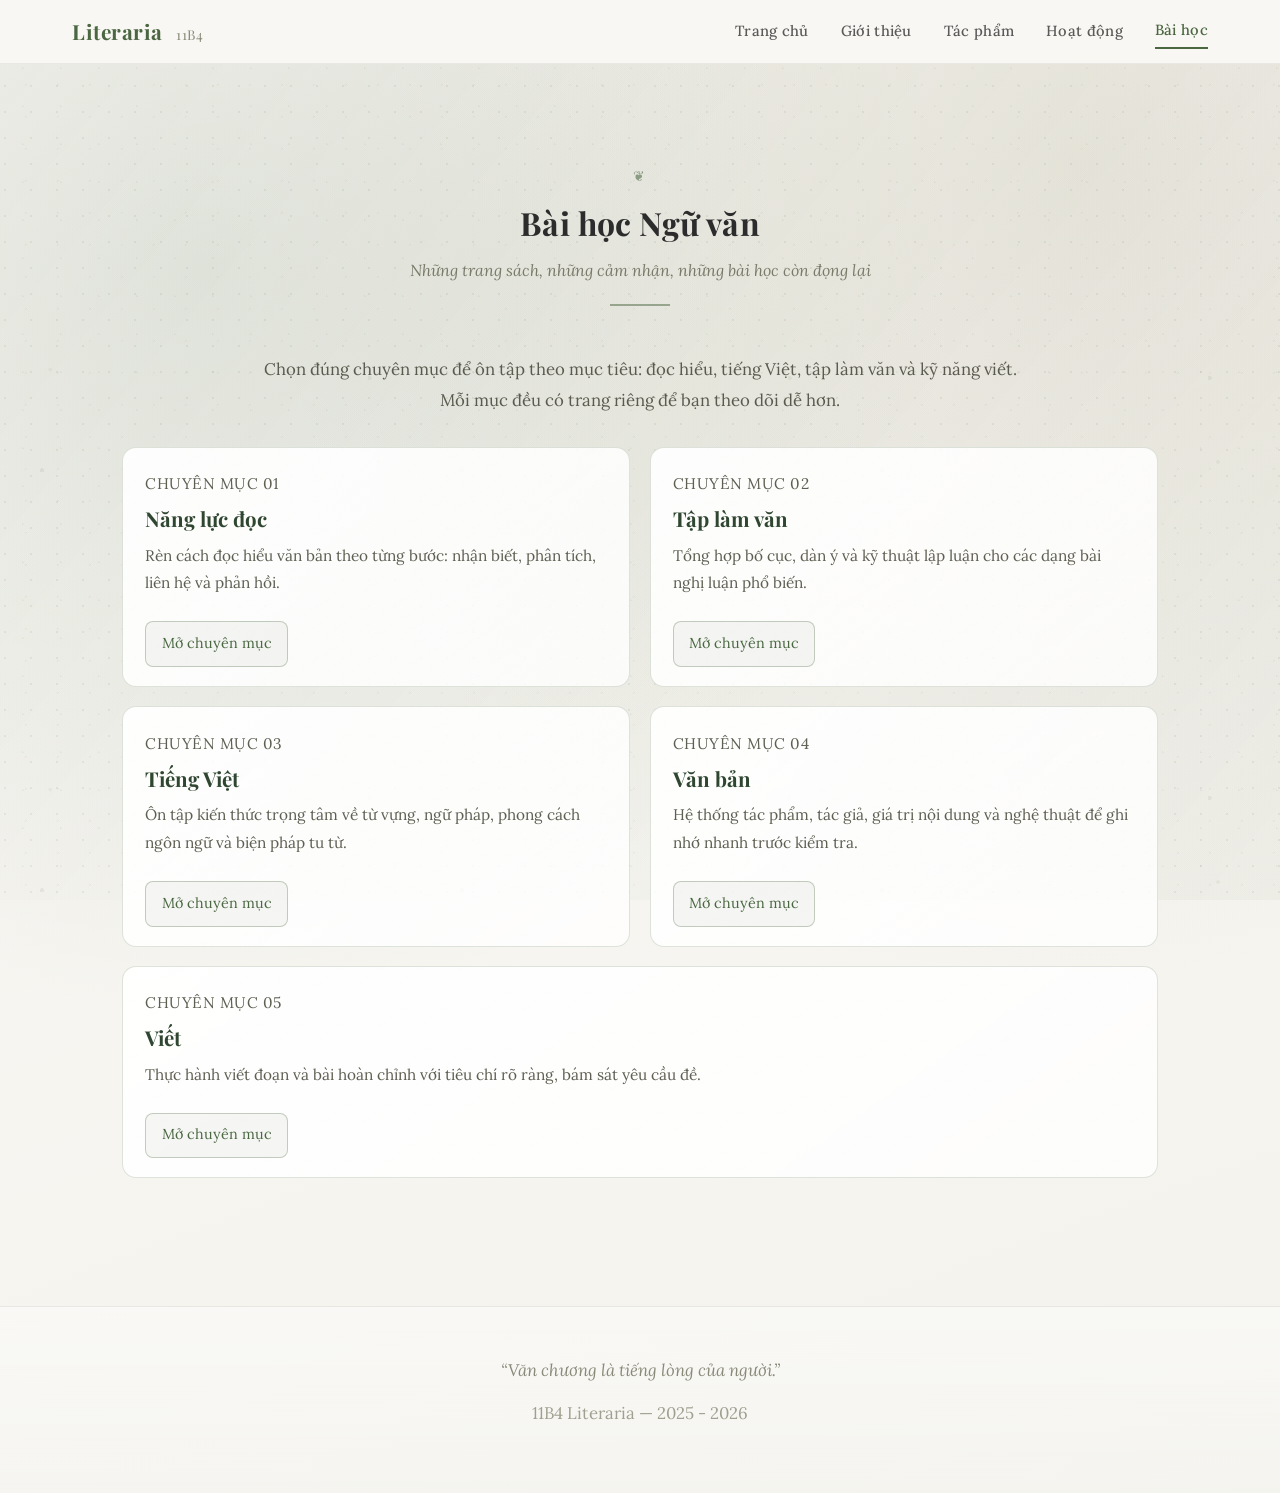
==== lessons/index.html @ 727f7a5c "up thử một số tác phẩm" ====
<!DOCTYPE html>
<html lang="vi">
<head>
  <meta charset="UTF-8">
  <meta name="viewport" content="width=device-width, initial-scale=1.0">
  <title>Bài học — 11B4 Literaria</title>
  <link rel="preconnect" href="https://fonts.googleapis.com">
  <link href="https://fonts.googleapis.com/css2?family=Lora:ital,wght@0,400;0,500;0,600;0,700;1,400;1,500&family=Playfair+Display:ital,wght@0,400;0,500;0,600;0,700;1,400;1,500&display=swap" rel="stylesheet">
  <link rel="stylesheet" href="../style.css">
  <style>
    body { opacity: 0; transition: opacity 0.6s ease; }
    body.page-loaded { opacity: 1; }
  </style>
</head>
<body>
  <nav class="navbar">
    <div class="navbar-inner">
      <a href="../index.html" class="navbar-logo">Literaria <span>11B4</span></a>
      <div class="menu-toggle">
        <span></span><span></span><span></span>
      </div>
      <div class="navbar-links">
        <a href="../index.html">Trang chủ</a>
        <a href="../about.html">Giới thiệu</a>
        <a href="../dreams.html">Tác phẩm</a>
        <a href="../activities.html">Hoạt động</a>
        <a href="./" class="active">Bài học</a>
      </div>
    </div>
  </nav>

  <main class="page-content">
    <div class="page-container">
      <section class="section">
        <div class="section-title fade-in">
          <h2>Bài học Ngữ văn</h2>
          <p>Những trang sách, những cảm nhận, những bài học còn đọng lại</p>
        </div>

        <p class="lessons-intro fade-in">
          Chọn đúng chuyên mục để ôn tập theo mục tiêu: đọc hiểu, tiếng Việt, tập làm văn và kỹ năng viết.
          Mỗi mục đều có trang riêng để bạn theo dõi dễ hơn.
        </p>

        <div class="lesson-category-grid">
          <a class="lesson-category-card fade-in" href="nang-luc-doc/">
            <p class="lesson-category-tag">Chuyên mục 01</p>
            <h3>Năng lực đọc</h3>
            <p>Rèn cách đọc hiểu văn bản theo từng bước: nhận biết, phân tích, liên hệ và phản hồi.</p>
            <span class="lesson-link">Mở chuyên mục</span>
          </a>

          <a class="lesson-category-card fade-in" href="tap-lam-van/">
            <p class="lesson-category-tag">Chuyên mục 02</p>
            <h3>Tập làm văn</h3>
            <p>Tổng hợp bố cục, dàn ý và kỹ thuật lập luận cho các dạng bài nghị luận phổ biến.</p>
            <span class="lesson-link">Mở chuyên mục</span>
          </a>

          <a class="lesson-category-card fade-in" href="tieng-viet/">
            <p class="lesson-category-tag">Chuyên mục 03</p>
            <h3>Tiếng Việt</h3>
            <p>Ôn tập kiến thức trọng tâm về từ vựng, ngữ pháp, phong cách ngôn ngữ và biện pháp tu từ.</p>
            <span class="lesson-link">Mở chuyên mục</span>
          </a>

          <a class="lesson-category-card fade-in" href="van-ban/">
            <p class="lesson-category-tag">Chuyên mục 04</p>
            <h3>Văn bản</h3>
            <p>Hệ thống tác phẩm, tác giả, giá trị nội dung và nghệ thuật để ghi nhớ nhanh trước kiểm tra.</p>
            <span class="lesson-link">Mở chuyên mục</span>
          </a>

          <a class="lesson-category-card fade-in" href="viet/">
            <p class="lesson-category-tag">Chuyên mục 05</p>
            <h3>Viết</h3>
            <p>Thực hành viết đoạn và bài hoàn chỉnh với tiêu chí rõ ràng, bám sát yêu cầu đề.</p>
            <span class="lesson-link">Mở chuyên mục</span>
          </a>
        </div>
      </section>
    </div>
  </main>

  <footer class="site-footer">
    <p class="footer-quote">“Văn chương là tiếng lòng của người.”</p>
    <p>11B4 Literaria &mdash; 2025 - 2026</p>
  </footer>

  <script src="../script.js"></script>
</body>
</html>
---- style.css ----
/* ============================================
   11B4 LITERARIA - WEBSITE VAN HOC HOC DUONG
   Shared Stylesheet
   ============================================ */

/* --- RESET & BASE --- */
*,
*::before,
*::after {
  margin: 0;
  padding: 0;
  box-sizing: border-box;
}

html {
  scroll-behavior: smooth;
  font-size: 16px;
}

body {
  font-family: 'Lora', 'Georgia', 'Times New Roman', serif;
  background-color: #faf8f4;
  background-image:
    radial-gradient(circle at 15% 18%, rgba(74, 103, 65, 0.11), transparent 42%),
    radial-gradient(circle at 85% 12%, rgba(180, 172, 140, 0.12), transparent 44%),
    repeating-linear-gradient(45deg, rgba(74, 103, 65, 0.03) 0 1px, transparent 1px 24px),
    repeating-linear-gradient(-45deg, rgba(140, 129, 92, 0.026) 0 1px, transparent 1px 26px);
  color: #3a3a3a;
  line-height: 1.8;
  min-height: 100vh;
  overflow-x: hidden;
  position: relative;
  isolation: isolate;
}

body > * {
  position: relative;
  z-index: 1;
}

body::before {
  content: '';
  position: fixed;
  inset: 0;
  background: linear-gradient(120deg, rgba(255, 255, 255, 0.28), rgba(255, 255, 255, 0));
  opacity: 0.55;
  pointer-events: none;
  z-index: 0;
  animation: ambientShift 18s ease-in-out infinite;
}

body::after {
  content: '';
  position: fixed;
  inset: 0;
  background-image:
    radial-gradient(circle at 10% 12%, rgba(74, 103, 65, 0.15) 0 2px, transparent 2px 100%),
    radial-gradient(circle at 90% 10%, rgba(140, 129, 92, 0.15) 0 2px, transparent 2px 100%),
    radial-gradient(circle at 12% 88%, rgba(140, 129, 92, 0.12) 0 2px, transparent 2px 100%),
    radial-gradient(circle at 88% 90%, rgba(74, 103, 65, 0.12) 0 2px, transparent 2px 100%),
    radial-gradient(circle at 20% 30%, rgba(74, 103, 65, 0.15) 1px, transparent 1px),
    radial-gradient(circle at 80% 65%, rgba(140, 129, 92, 0.12) 1px, transparent 1px),
    radial-gradient(circle at 60% 80%, rgba(74, 103, 65, 0.1) 1px, transparent 1px);
  background-size:
    420px 420px,
    420px 420px,
    420px 420px,
    420px 420px,
    26px 26px,
    32px 32px,
    38px 38px;
  opacity: 0.5;
  pointer-events: none;
  z-index: 0;
  animation: patternDrift 28s linear infinite;
}

@media (min-width: 1024px) {
  body {
    background-image:
      radial-gradient(circle at 16% 18%, rgba(74, 103, 65, 0.16), transparent 46%),
      radial-gradient(circle at 84% 11%, rgba(140, 129, 92, 0.16), transparent 48%),
      linear-gradient(160deg, rgba(255, 255, 255, 0.06), rgba(74, 103, 65, 0.04));
  }

  body::before {
    opacity: 0.64;
    background: linear-gradient(130deg, rgba(255, 255, 255, 0.2), rgba(74, 103, 65, 0.06));
  }

  body::after {
    opacity: 0.6;
  }
}

a {
  text-decoration: none;
  color: inherit;
}

img {
  max-width: 100%;
  display: block;
}

ul {
  list-style: none;
}

/* --- TYPOGRAPHY --- */
h1, h2, h3, h4 {
  font-family: 'Playfair Display', 'Georgia', serif;
  font-weight: 700;
  color: #2c2c2c;
  line-height: 1.3;
}

h1 { font-size: 2.6rem; }
h2 { font-size: 2rem; }
h3 { font-size: 1.4rem; }
h4 { font-size: 1.15rem; }

p {
  margin-bottom: 1rem;
  font-size: 1.05rem;
}

/* --- NAVBAR --- */
.navbar {
  position: fixed;
  top: 0;
  left: 0;
  width: 100%;
  z-index: 1000;
  background: rgba(250, 248, 244, 0.95);
  backdrop-filter: blur(8px);
  border-bottom: 1px solid rgba(0, 0, 0, 0.06);
  transition: box-shadow 0.35s ease, background 0.35s ease, border-color 0.35s ease;
}

.navbar.scrolled {
  box-shadow: 0 8px 28px rgba(0, 0, 0, 0.07);
  background: rgba(250, 248, 244, 0.98);
  border-bottom-color: rgba(74, 103, 65, 0.15);
}

.navbar-inner {
  max-width: 1200px;
  margin: 0 auto;
  display: flex;
  align-items: center;
  justify-content: space-between;
  padding: 0.8rem 2rem;
}

.navbar-logo {
  font-family: 'Playfair Display', serif;
  font-size: 1.3rem;
  font-weight: 700;
  color: #4a6741;
  letter-spacing: 0.5px;
  transition: transform 0.35s ease, text-shadow 0.35s ease;
}

.navbar-logo:hover {
  transform: translateY(-1px);
  text-shadow: 0 4px 14px rgba(74, 103, 65, 0.16);
}

.navbar-logo span {
  font-weight: 400;
  color: #8a8a7a;
  font-size: 0.85rem;
  margin-left: 0.5rem;
}

.navbar-links {
  display: flex;
  gap: 2rem;
  align-items: center;
}

.navbar-links a {
  display: inline-block;
  font-size: 0.92rem;
  font-weight: 500;
  color: #5a5a5a;
  position: relative;
  padding: 0.3rem 0;
  overflow: hidden;
  transition: color 0.3s ease, transform 0.3s ease;
  letter-spacing: 0.3px;
}

.navbar-links a::before {
  content: '';
  position: absolute;
  left: -8%;
  top: -25%;
  width: 40%;
  height: 150%;
  background: linear-gradient(90deg, transparent, rgba(255, 255, 255, 0.45), transparent);
  transform: skewX(-20deg) translateX(-180%);
  opacity: 0;
  pointer-events: none;
}

.navbar-links a::after {
  content: '';
  position: absolute;
  bottom: 0;
  left: 0;
  width: 0;
  height: 1.5px;
  background: #4a6741;
  transition: width 0.3s ease;
}

.navbar-links a:hover,
.navbar-links a.active {
  color: #4a6741;
  transform: translateY(-1px);
}

.navbar-links a:hover::after,
.navbar-links a.active::after {
  width: 100%;
}

.navbar-links a:hover::before {
  opacity: 1;
  animation: navSweep 0.6s ease;
}

.menu-toggle {
  display: none;
  flex-direction: column;
  gap: 5px;
  cursor: pointer;
  padding: 5px;
}

.menu-toggle span {
  width: 24px;
  height: 2px;
  background: #3a3a3a;
  transition: all 0.3s ease;
}

.menu-toggle.active span:nth-child(1) {
  transform: translateY(7px) rotate(45deg);
}

.menu-toggle.active span:nth-child(2) {
  opacity: 0;
}

.menu-toggle.active span:nth-child(3) {
  transform: translateY(-7px) rotate(-45deg);
}

/* --- MAIN CONTAINER --- */
.page-container {
  max-width: 1100px;
  margin: 0 auto;
  padding: 0 2rem;
}

.home-page .page-container {
  max-width: 1360px;
  padding: 0 2.8rem;
}

.page-content {
  padding-top: 100px;
  min-height: 100vh;
}

/* --- SECTION SPACING --- */
.section {
  padding: 4rem 0;
}

.section-title {
  text-align: center;
  margin-bottom: 3rem;
  position: relative;
}

.section-title h2 {
  margin-bottom: 0.8rem;
  letter-spacing: 0.4px;
}

.section-title p {
  color: #7a7a6a;
  font-style: italic;
  font-size: 1rem;
  max-width: 720px;
  margin-left: auto;
  margin-right: auto;
}

.section-title::before {
  content: '❦';
  display: block;
  font-size: 0.9rem;
  color: rgba(74, 103, 65, 0.58);
  margin-bottom: 0.75rem;
  letter-spacing: 2px;
  animation: ornamentBreathe 5s ease-in-out infinite;
}

.section-title::after {
  content: '';
  display: block;
  width: 60px;
  height: 2px;
  background: #4a6741;
  margin: 1.2rem auto 0;
  opacity: 0.5;
  transition: width 0.5s ease, opacity 0.5s ease;
}

.section-title:hover::after {
  width: 84px;
  opacity: 0.75;
}

.home-feature-card,
.dream-plot,
.timeline-content,
.lesson-entry,
.lesson-not-found {
  background: linear-gradient(145deg, rgba(255, 255, 255, 0.92), rgba(255, 255, 255, 0.8));
  border: 1px solid rgba(74, 103, 65, 0.15);
  backdrop-filter: blur(3px);
}


/* --- FADE-IN ANIMATION --- */
.fade-in {
  opacity: 0;
  transform: translateY(32px);
  transition: opacity 0.85s cubic-bezier(.2,.62,.2,1), transform 0.85s cubic-bezier(.2,.62,.2,1);
}

.fade-in.visible {
  opacity: 1;
  transform: translateY(0);
}

.fade-in-delay-1 { transition-delay: 0.15s; }
.fade-in-delay-2 { transition-delay: 0.3s; }
.fade-in-delay-3 { transition-delay: 0.45s; }
.fade-in-delay-4 { transition-delay: 0.6s; }
.fade-in-delay-5 { transition-delay: 0.75s; }

/* --- HOME PAGE --- */
.home-hero {
  position: relative;
  display: flex;
  flex-direction: column;
  align-items: center;
  justify-content: center;
  min-height: calc(100vh - 110px);
  text-align: center;
  padding: 3.4rem 2rem;
  overflow: hidden;
  isolation: isolate;
}

.home-hero::before {
  content: '';
  position: absolute;
  inset: 5% 10% auto;
  height: 320px;
  background: radial-gradient(circle at 50% 40%, rgba(74, 103, 65, 0.14), rgba(74, 103, 65, 0));
  filter: blur(2px);
  z-index: -2;
  animation: homeGlow 7s ease-in-out infinite;
}

.home-hero::after {
  content: '';
  position: absolute;
  inset: 0;
  background-image: linear-gradient(rgba(122, 122, 106, 0.04) 1px, transparent 1px);
  background-size: 100% 34px;
  z-index: -1;
  opacity: 0.32;
  pointer-events: none;
  animation: gridDrift 16s linear infinite;
}

.quote {
  max-width: 860px;
  font-family: 'Playfair Display', serif;
  font-size: clamp(1.35rem, 3.3vw, 2.25rem);
  line-height: 1.45;
  color: #314133;
  font-style: italic;
  text-shadow: 0 6px 20px rgba(74, 103, 65, 0.08);
}

.typing-quote {
  width: min(860px, 100%);
  min-height: 5.6em;
  display: block;
  line-height: 1.5;
  text-wrap: pretty;
}

.quote-typing-active::after {
  content: '';
  display: inline-block;
  width: 2px;
  height: 0.9em;
  margin-left: 0.25rem;
  vertical-align: -0.08em;
  background: rgba(74, 103, 65, 0.7);
  animation: caretBlink 0.85s steps(1, end) infinite;
}

.quote-author {
  margin-top: 0.55rem;
  color: #7d7d6f;
  letter-spacing: 0.8px;
  font-size: 0.92rem;
}

.mobile-quote-icon {
  display: none;
}

.divider {
  width: min(480px, 78%);
  height: 1px;
  background: linear-gradient(to right, transparent, rgba(74, 103, 65, 0.45), transparent);
  margin: 1.35rem 0;
  animation: dividerGlow 3.8s ease-in-out infinite;
}

.intro-title {
  font-family: 'Playfair Display', serif;
  font-size: clamp(2rem, 6vw, 3.25rem);
  color: #2e2e2e;
  margin-bottom: 0.95rem;
}

.intro-text {
  max-width: 760px;
  font-size: 1.05rem;
  line-height: 1.95;
  color: #565648;
}

.home-badges {
  display: flex;
  flex-wrap: wrap;
  gap: 0.6rem;
  justify-content: center;
  margin: 1.25rem 0 1.1rem;
}

.home-glance-grid {
  width: 100%;
  display: grid;
  grid-template-columns: repeat(3, minmax(0, 1fr));
  gap: 0.85rem;
  margin: 0 0 1rem;
}

.home-glance-card {
  border-radius: 12px;
  border: 1px solid rgba(74, 103, 65, 0.16);
  background: rgba(255, 255, 255, 0.78);
  padding: 0.85rem 0.9rem;
  text-align: left;
  transition: transform 0.3s ease, box-shadow 0.3s ease;
}

.home-glance-card:hover {
  transform: translateY(-4px);
  box-shadow: 0 10px 22px rgba(0, 0, 0, 0.07);
}

.home-glance-card h4 {
  display: flex;
  align-items: center;
  gap: 0.45rem;
  margin-bottom: 0.35rem;
  font-size: 0.95rem;
  color: #3f5d3c;
}

.home-glance-card h4 i {
  color: #4a6741;
}

.home-glance-card p {
  margin-bottom: 0;
  font-size: 0.86rem;
  line-height: 1.65;
  color: #666658;
}

.home-badge {
  padding: 0.35rem 0.75rem;
  border-radius: 999px;
  border: 1px solid rgba(74, 103, 65, 0.24);
  color: #5d6f58;
  background: rgba(255, 255, 255, 0.7);
  font-size: 0.82rem;
  animation: badgeFloat 5.2s ease-in-out infinite;
}

.home-badge:nth-child(2) {
  animation-delay: 0.6s;
}

.home-badge:nth-child(3) {
  animation-delay: 1.2s;
}

.home-feature-grid {
  width: 100%;
  display: grid;
  grid-template-columns: repeat(3, minmax(0, 1fr));
  gap: 1rem;
  margin: 1.3rem 0 1.15rem;
}

.home-feature-card {
  background: rgba(255, 255, 255, 0.82);
  border-radius: 12px;
  border: 1px solid rgba(74, 103, 65, 0.13);
  padding: 1rem 1rem 1.1rem;
  text-align: left;
  transition: transform 0.35s ease, box-shadow 0.35s ease, border-color 0.35s ease;
}

.home-feature-card:hover {
  transform: translateY(-5px);
  box-shadow: 0 12px 28px rgba(0, 0, 0, 0.08);
  border-color: rgba(74, 103, 65, 0.24);
}

.home-feature-card h3 {
  display: flex;
  align-items: center;
  gap: 0.4rem;
  font-size: 1.05rem;
  color: #3d5a3a;
  margin-bottom: 0.4rem;
}

.home-feature-card h3 i {
  color: #4a6741;
  font-size: 0.98rem;
}

.home-feature-card p {
  margin-bottom: 0;
  color: #666655;
  font-size: 0.92rem;
  line-height: 1.75;
}

.home-actions {
  display: flex;
  flex-wrap: wrap;
  justify-content: center;
  gap: 0.7rem;
  margin-top: 0.25rem;
}

.home-actions a {
  display: inline-flex;
  align-items: center;
  justify-content: center;
  gap: 0.45rem;
  padding: 0.62rem 1rem;
  border-radius: 10px;
  border: 1px solid rgba(74, 103, 65, 0.28);
  background: rgba(74, 103, 65, 0.06);
  color: #4a6741;
  font-size: 0.9rem;
  font-weight: 600;
  transform: translateY(0) translateZ(0);
  backface-visibility: hidden;
  will-change: transform, box-shadow;
  transition: transform 0.34s cubic-bezier(.22,.61,.36,1), background 0.34s ease, box-shadow 0.34s ease, border-color 0.34s ease;
}

.home-actions a::after {
  content: '↗';
  font-size: 0.92rem;
  line-height: 1;
  transition: transform 0.3s cubic-bezier(.22,.61,.36,1);
}

.home-actions a:first-child {
  background: rgba(74, 103, 65, 0.14);
}

.home-actions a:hover {
  transform: translateY(-2px);
  background: rgba(74, 103, 65, 0.1);
  box-shadow: 0 6px 14px rgba(74, 103, 65, 0.13);
  border-color: rgba(74, 103, 65, 0.38);
}

.home-actions a:hover::after {
  transform: translate(2px, -2px);
}

.home-actions a:focus-visible,
.home-actions a:active,
.home-actions a.touch-hover {
  transform: translateY(-2px);
  background: rgba(74, 103, 65, 0.1);
  box-shadow: 0 6px 14px rgba(74, 103, 65, 0.13);
  border-color: rgba(74, 103, 65, 0.38);
}

.home-actions a:focus-visible::after,
.home-actions a:active::after,
.home-actions a.touch-hover::after {
  transform: translate(2px, -2px);
}

.home-kicker {
  font-size: 0.84rem;
  letter-spacing: 1.6px;
  text-transform: uppercase;
  color: #5d7854;
  margin-bottom: 1.2rem;
}

.home-title {
  font-family: 'Playfair Display', serif;
  font-size: clamp(2rem, 5.2vw, 3.2rem);
  color: #2c2c2c;
  max-width: 900px;
  line-height: 1.28;
  margin-bottom: 1.1rem;
}

.home-lead {
  font-size: 1.06rem;
  color: #555548;
  max-width: 740px;
  line-height: 1.9;
  margin-bottom: 1.5rem;
}

.home-line {
  max-width: 760px;
  font-size: 1.14rem;
  color: #4f6550;
  font-style: italic;
  line-height: 1.8;
  padding: 1.2rem 1.3rem;
  border-top: 1px solid rgba(74, 103, 65, 0.2);
  border-bottom: 1px solid rgba(74, 103, 65, 0.2);
  margin-bottom: 1.4rem;
}

.home-line span {
  display: block;
  margin-top: 0.55rem;
  font-style: normal;
  font-size: 0.9rem;
  color: #7b7b6c;
}

.home-quick {
  display: flex;
  flex-wrap: wrap;
  gap: 0.7rem;
  justify-content: center;
  margin-bottom: 1.2rem;
}

.home-quick a {
  display: inline-block;
  padding: 0.6rem 0.95rem;
  border-radius: 8px;
  border: 1px solid rgba(74, 103, 65, 0.28);
  color: #4a6741;
  background: rgba(74, 103, 65, 0.04);
  font-size: 0.9rem;
  transition: transform 0.25s ease, background 0.25s ease;
}

.home-quick a:first-child {
  background: rgba(74, 103, 65, 0.12);
}

.home-quick a:hover {
  transform: translateY(-2px);
  background: rgba(74, 103, 65, 0.11);
}

.home-points {
  list-style: none;
  margin-top: 0.2rem;
  display: flex;
  gap: 0.65rem;
  flex-wrap: wrap;
  justify-content: center;
}

.home-points li {
  padding: 0.34rem 0.78rem;
  border-radius: 999px;
  background: rgba(255, 255, 255, 0.8);
  border: 1px solid rgba(74, 103, 65, 0.2);
  color: #667061;
  font-size: 0.83rem;
}

.home-hero .scroll-hint {
  margin-top: 2.2rem;
  font-size: 0.85rem;
  color: #b0b0a0;
  letter-spacing: 1px;
  animation: gentleBounce 2.5s ease-in-out infinite;
}

.home-focus-strip {
  width: 100%;
  display: flex;
  justify-content: center;
  flex-wrap: wrap;
  gap: 1.25rem;
  margin: 1.4rem 0 0.3rem;
}

.home-focus-strip li {
  display: inline-flex;
  align-items: center;
  gap: 0.45rem;
  color: #5d6f58;
  font-size: 0.9rem;
}

.home-focus-strip li i {
  color: #4a6741;
}

.home-wide {
  padding: 4.8rem 0;
}

.home-wide-inner {
  width: min(1280px, 100%);
  margin: 0 auto;
}

.home-split {
  display: grid;
  grid-template-columns: 1.15fr 1fr;
  align-items: end;
  gap: 2.4rem;
}

.home-eyebrow {
  font-size: 0.8rem;
  text-transform: uppercase;
  letter-spacing: 1.2px;
  color: #688162;
  margin-bottom: 0.55rem;
}

.home-split h2 {
  font-size: clamp(1.55rem, 3.2vw, 2.45rem);
  line-height: 1.35;
  color: #2f4030;
}

.home-split p {
  color: #5d5d50;
  font-size: 1.02rem;
  line-height: 1.95;
  margin-bottom: 0;
}

.home-journey-list {
  display: flex;
  flex-direction: column;
  gap: 1.1rem;
}

.home-journey-item {
  display: grid;
  grid-template-columns: 68px 1fr;
  align-items: start;
  gap: 1.1rem;
  padding: 1.1rem 0.95rem;
  border-top: 1px solid rgba(74, 103, 65, 0.14);
}

.home-journey-link {
  position: relative;
  border-radius: 12px;
  transform: translateY(0) translateZ(0);
  backface-visibility: hidden;
  will-change: transform, box-shadow;
  transition: transform 0.34s cubic-bezier(.22,.61,.36,1), background 0.34s ease, border-color 0.34s ease, box-shadow 0.34s ease;
}

.home-journey-link::after {
  content: '↗';
  position: absolute;
  right: 1rem;
  top: 0.78rem;
  font-size: 0.88rem;
  line-height: 1;
  color: #5b7455;
  opacity: 0.78;
  transform: translateY(0);
  transition: transform 0.3s cubic-bezier(.22,.61,.36,1);
}

.home-journey-link:hover {
  transform: translateY(-2px);
  background: linear-gradient(135deg, rgba(255, 255, 255, 0.92), rgba(74, 103, 65, 0.06));
  border-top-color: rgba(74, 103, 65, 0.28);
  box-shadow: 0 7px 16px rgba(74, 103, 65, 0.11);
}

.home-journey-link:hover::after {
  transform: translate(2px, -2px);
}

.home-journey-link:focus-visible,
.home-journey-link:active,
.home-journey-link.touch-hover {
  transform: translateY(-2px);
  background: linear-gradient(135deg, rgba(255, 255, 255, 0.92), rgba(74, 103, 65, 0.06));
  border-top-color: rgba(74, 103, 65, 0.28);
  box-shadow: 0 7px 16px rgba(74, 103, 65, 0.11);
}

.home-journey-link:focus-visible::after,
.home-journey-link:active::after,
.home-journey-link.touch-hover::after {
  transform: translate(2px, -2px);
}

.home-journey-item:last-child {
  border-bottom: 1px solid rgba(74, 103, 65, 0.14);
}

.home-journey-item > span {
  font-family: 'Playfair Display', serif;
  font-size: 1.7rem;
  color: #4a6741;
  line-height: 1;
}

.home-journey-item h3 {
  margin-bottom: 0.35rem;
  color: #364e35;
  font-size: 1.18rem;
}

.home-journey-item p {
  margin-bottom: 0;
  color: #636356;
  line-height: 1.85;
}

.home-link-rail {
  display: grid;
  grid-template-columns: repeat(3, minmax(0, 1fr));
  gap: 1.1rem;
}

.home-rail-link {
  position: relative;
  display: grid;
  grid-template-columns: 38px 1fr;
  gap: 0.8rem;
  align-items: start;
  padding: 1rem 1.05rem;
  border: 1px solid rgba(74, 103, 65, 0.18);
  border-radius: 14px;
  background: linear-gradient(145deg, rgba(255, 255, 255, 0.82), rgba(255, 255, 255, 0.55));
  transform: translateY(0) translateZ(0);
  backface-visibility: hidden;
  will-change: transform, box-shadow;
  transition: transform 0.34s cubic-bezier(.22,.61,.36,1), border-color 0.34s ease, background 0.34s ease, box-shadow 0.34s ease;
}

.home-rail-link:hover {
  transform: translateY(-2px);
  border-color: rgba(74, 103, 65, 0.34);
  background: linear-gradient(145deg, rgba(255, 255, 255, 0.95), rgba(74, 103, 65, 0.08));
  box-shadow: 0 8px 18px rgba(74, 103, 65, 0.13);
}

.home-rail-link::after {
  content: '↗';
  position: absolute;
  right: 1rem;
  top: 0.8rem;
  color: #4a6741;
  font-size: 0.92rem;
  opacity: 0.85;
  transition: transform 0.3s cubic-bezier(.22,.61,.36,1);
}

.home-rail-link:hover::after {
  transform: translate(2px, -2px);
}

.home-rail-link:focus-visible,
.home-rail-link:active,
.home-rail-link.touch-hover {
  transform: translateY(-2px);
  border-color: rgba(74, 103, 65, 0.34);
  background: linear-gradient(145deg, rgba(255, 255, 255, 0.95), rgba(74, 103, 65, 0.08));
  box-shadow: 0 8px 18px rgba(74, 103, 65, 0.13);
}

.home-rail-link:focus-visible::after,
.home-rail-link:active::after,
.home-rail-link.touch-hover::after {
  transform: translate(2px, -2px);
}

.home-rail-link i {
  color: #4a6741;
  font-size: 1.05rem;
  margin-top: 0.2rem;
}

.home-rail-link h3 {
  margin-bottom: 0.28rem;
  font-size: 1.08rem;
  color: #364f35;
}

.home-rail-link p {
  margin-bottom: 0;
  color: #666659;
  font-size: 0.93rem;
}

.reveal-lift {
  opacity: 0;
  transform: translateY(30px);
  transition: opacity 0.95s cubic-bezier(.19,.65,.22,1), transform 0.95s cubic-bezier(.19,.65,.22,1);
}

.reveal-lift.visible {
  opacity: 1;
  transform: translateY(0);
}

@keyframes homeGlow {
  0%, 100% { opacity: 0.75; transform: scale(1); }
  50% { opacity: 1; transform: scale(1.03); }
}

@keyframes gentleBounce {
  0%, 100% { transform: translateY(0); }
  50% { transform: translateY(6px); }
}

/* --- ABOUT PAGE --- */
.about-intro {
  text-align: center;
  max-width: 700px;
  margin: 0 auto 3rem;
}

.about-block {
  display: grid;
  grid-template-columns: 1fr 1fr;
  gap: 3rem;
  align-items: center;
  margin-bottom: 4rem;
}

.about-block.reverse {
  direction: rtl;
}

.about-block.reverse > * {
  direction: ltr;
}

.about-text h3 {
  margin-bottom: 1rem;
  color: #4a6741;
}

.about-text p {
  color: #5a5a5a;
  line-height: 1.9;
}

.about-image {
  position: relative;
  border-radius: 12px;
  overflow: hidden;
  aspect-ratio: 4 / 3;
  background: #e8e6df;
  transition: transform 0.45s ease, box-shadow 0.45s ease;
}

.about-image::after {
  content: '';
  position: absolute;
  inset: 0;
  background: linear-gradient(120deg, transparent 30%, rgba(255, 255, 255, 0.4), transparent 70%);
  transform: translateX(-140%);
  opacity: 0;
  pointer-events: none;
}

.about-image img {
  width: 100%;
  height: 100%;
  object-fit: cover;
  filter: brightness(0.95) saturate(0.9);
  transition: transform 0.55s ease, filter 0.55s ease;
}

.about-block:hover .about-image {
  transform: translateY(-4px);
  box-shadow: 0 12px 30px rgba(0, 0, 0, 0.09);
}

.about-block:hover .about-image::after {
  opacity: 1;
  animation: imageSweep 0.9s ease;
}

.about-block:hover .about-image img {
  transform: scale(1.03);
  filter: brightness(0.98) saturate(0.95);
}

.about-image .placeholder {
  display: flex;
  align-items: center;
  justify-content: center;
  width: 100%;
  height: 100%;
  color: #b0b0a0;
  font-style: italic;
  font-size: 0.9rem;
}

/* --- DREAMS PAGE --- */
.dreams-intro {
  text-align: center;
  max-width: 650px;
  margin: 0 auto 3rem;
  color: #6a6a5a;
  font-style: italic;
}

.dreams-land {
  display: flex;
  flex-direction: column;
  gap: 2rem;
}

.dream-plot {
  display: grid;
  grid-template-columns: 1.15fr 1fr;
  gap: 1.3rem;
  background: #fff;
  border-radius: 14px;
  padding: 1.1rem;
  border: 1px solid rgba(74, 103, 65, 0.15);
  box-shadow: 0 4px 20px rgba(0, 0, 0, 0.05);
  cursor: pointer;
  transition: transform 0.35s ease, box-shadow 0.35s ease;
  position: relative;
  overflow: hidden;
}

.dream-plot::before {
  content: '';
  position: absolute;
  inset: 0;
  border-radius: inherit;
  background: linear-gradient(120deg, rgba(74, 103, 65, 0), rgba(74, 103, 65, 0.07), rgba(74, 103, 65, 0));
  opacity: 0;
  transition: opacity 0.35s ease;
  pointer-events: none;
}

.dream-plot:nth-child(even) {
  grid-template-columns: 1fr 1.15fr;
}

.dream-plot:nth-child(even) .dream-plot-media {
  order: 2;
}

.dream-plot:nth-child(even) .dream-plot-content {
  order: 1;
}

.dream-plot:hover {
  transform: translateY(-6px);
  box-shadow: 0 12px 32px rgba(0, 0, 0, 0.09);
}

.dream-plot:hover::before {
  opacity: 1;
}

.dream-plot-media {
  position: relative;
  border-radius: 10px;
  overflow: hidden;
  aspect-ratio: 16 / 10;
  background: #e8e6df;
}

.dream-plot-media img,
.dream-plot-media video {
  width: 100%;
  height: 100%;
  object-fit: cover;
  transition: transform 0.6s ease;
}

.dream-plot:hover .dream-plot-media img,
.dream-plot:hover .dream-plot-media video {
  transform: scale(1.04);
}

.dream-plot-media .placeholder {
  display: flex;
  align-items: center;
  justify-content: center;
  width: 100%;
  height: 100%;
  color: #b0b0a0;
  font-style: italic;
  font-size: 0.9rem;
}

.dream-plot .play-icon {
  position: absolute;
  top: 50%;
  left: 50%;
  transform: translate(-50%, -50%);
  width: 48px;
  height: 48px;
  background: rgba(255, 255, 255, 0.85);
  border-radius: 50%;
  display: flex;
  align-items: center;
  justify-content: center;
  transition: transform 0.3s ease, background 0.3s ease;
}

.dream-plot:hover .play-icon {
  transform: translate(-50%, -50%) scale(1.05);
  background: rgba(255, 255, 255, 0.95);
}

.dream-plot .play-icon::after {
  content: '';
  width: 0;
  height: 0;
  border-left: 14px solid #4a6741;
  border-top: 9px solid transparent;
  border-bottom: 9px solid transparent;
  margin-left: 3px;
}

.dream-plot-content {
  display: flex;
  flex-direction: column;
  justify-content: center;
  padding: 0.2rem 0.2rem 0.2rem 0.4rem;
}

.dream-plot-tag {
  margin: 0 0 0.45rem;
  font-size: 0.78rem;
  letter-spacing: 0.8px;
  text-transform: uppercase;
  color: #5f7a56;
}

.dream-plot-content h3 {
  margin-bottom: 0.4rem;
  font-size: 1.35rem;
}

.dream-plot-author {
  margin-bottom: 0.7rem;
  font-size: 0.9rem;
  color: #8a8a7a;
}

.dream-plot-content p {
  margin-bottom: 0.9rem;
  color: #606050;
  line-height: 1.8;
}

.dream-plot-btn {
  width: fit-content;
  border: 1px solid rgba(74, 103, 65, 0.32);
  background: rgba(74, 103, 65, 0.05);
  color: #4a6741;
  padding: 0.5rem 0.9rem;
  border-radius: 8px;
  font-family: inherit;
  font-size: 0.9rem;
  cursor: pointer;
  transition: transform 0.25s ease, background 0.25s ease, box-shadow 0.25s ease;
}

.dream-plot-btn:hover {
  transform: translateY(-2px);
  background: rgba(74, 103, 65, 0.11);
  box-shadow: 0 8px 16px rgba(74, 103, 65, 0.14);
}

.gallery-grid {
  display: grid;
  grid-template-columns: repeat(auto-fill, minmax(300px, 1fr));
  gap: 2rem;
}

.gallery-card {
  background: #fff;
  border-radius: 12px;
  overflow: hidden;
  box-shadow: 0 2px 15px rgba(0, 0, 0, 0.04);
  transition: transform 0.4s ease, box-shadow 0.4s ease;
  cursor: pointer;
  position: relative;
}

.gallery-card:hover {
  transform: translateY(-6px);
  box-shadow: 0 8px 30px rgba(0, 0, 0, 0.08);
}

.gallery-card .card-media {
  position: relative;
  aspect-ratio: 16 / 10;
  background: #e8e6df;
  overflow: hidden;
}

.gallery-card .card-media img,
.gallery-card .card-media video {
  width: 100%;
  height: 100%;
  object-fit: cover;
}

.gallery-card .card-media .play-icon {
  position: absolute;
  top: 50%;
  left: 50%;
  transform: translate(-50%, -50%);
  width: 48px;
  height: 48px;
  background: rgba(255, 255, 255, 0.85);
  border-radius: 50%;
  display: flex;
  align-items: center;
  justify-content: center;
}

.gallery-card .card-media .play-icon::after {
  content: '';
  width: 0;
  height: 0;
  border-left: 14px solid #4a6741;
  border-top: 9px solid transparent;
  border-bottom: 9px solid transparent;
  margin-left: 3px;
}

.gallery-card .card-media .placeholder {
  display: flex;
  align-items: center;
  justify-content: center;
  width: 100%;
  height: 100%;
  color: #b0b0a0;
  font-style: italic;
  font-size: 0.9rem;
}

.gallery-card .card-body {
  padding: 1.2rem 1.4rem;
}

.gallery-card .card-body h4 {
  margin-bottom: 0.3rem;
  color: #2c2c2c;
}

.gallery-card .card-body .card-author {
  font-size: 0.88rem;
  color: #8a8a7a;
  margin-bottom: 0.6rem;
}

.gallery-card .card-body .card-desc {
  font-size: 0.92rem;
  color: #6a6a5a;
  line-height: 1.7;
  max-height: 0;
  overflow: hidden;
  transition: max-height 0.4s ease, opacity 0.4s ease;
  opacity: 0;
}

.gallery-card:hover .card-body .card-desc {
  max-height: 120px;
  opacity: 1;
}

/* --- MODAL --- */
.modal-overlay {
  display: none;
  position: fixed;
  top: 0;
  left: 0;
  width: 100%;
  height: 100%;
  background: rgba(0, 0, 0, 0.8);
  z-index: 2000;
  align-items: center;
  justify-content: center;
  opacity: 0;
  transition: opacity 0.35s ease;
  backdrop-filter: blur(1px);
}

.modal-overlay.active {
  display: flex;
  opacity: 1;
  backdrop-filter: blur(3px);
}

.modal-content {
  max-width: 900px;
  max-height: 85vh;
  width: 90%;
  background: #fff;
  border-radius: 12px;
  overflow: hidden;
  position: relative;
  animation: modalIn 0.38s ease;
}

@keyframes modalIn {
  from { transform: translateY(14px) scale(0.96); opacity: 0; }
  to { transform: translateY(0) scale(1); opacity: 1; }
}

.modal-content img,
.modal-content video {
  width: 100%;
  max-height: 70vh;
  object-fit: contain;
  background: #1a1a1a;
}

.modal-info {
  padding: 1.5rem 2rem;
}

.modal-info h3 {
  margin-bottom: 0.3rem;
}

.modal-info .modal-author {
  color: #8a8a7a;
  font-size: 0.9rem;
  margin-bottom: 0.8rem;
}

.modal-info .modal-desc {
  color: #5a5a5a;
  font-size: 0.95rem;
  line-height: 1.8;
}

.modal-close {
  position: absolute;
  top: 1rem;
  right: 1rem;
  width: 36px;
  height: 36px;
  background: rgba(255, 255, 255, 0.9);
  border: none;
  border-radius: 50%;
  cursor: pointer;
  font-size: 1.2rem;
  display: flex;
  align-items: center;
  justify-content: center;
  color: #3a3a3a;
  z-index: 10;
  transition: background 0.25s, transform 0.25s;
}

.modal-close:hover {
  background: #fff;
  transform: rotate(90deg);
}

/* --- ACTIVITIES PAGE - TIMELINE --- */
.timeline {
  position: relative;
  padding: 2rem 0;
}

.timeline::before {
  content: '';
  position: absolute;
  left: 50%;
  top: 0;
  bottom: 0;
  width: 2px;
  background: linear-gradient(to bottom, rgba(74, 103, 65, 0.2), #d5d3c8 30%, #d5d3c8 70%, rgba(74, 103, 65, 0.2));
  transform: translateX(-50%);
}

.timeline-item {
  display: flex;
  align-items: flex-start;
  margin-bottom: 4rem;
  position: relative;
}

.timeline-item:nth-child(odd) {
  flex-direction: row;
}

.timeline-item:nth-child(even) {
  flex-direction: row-reverse;
}

.timeline-dot {
  position: absolute;
  left: 50%;
  transform: translateX(-50%);
  width: 14px;
  height: 14px;
  background: #4a6741;
  border-radius: 50%;
  border: 3px solid #faf8f4;
  z-index: 1;
  animation: dotPulse 3.2s ease-in-out infinite;
}

.timeline-content {
  width: 44%;
  background: #fff;
  border-radius: 12px;
  padding: 1.5rem;
  box-shadow: 0 2px 15px rgba(0, 0, 0, 0.04);
  transition: transform 0.35s ease, box-shadow 0.35s ease;
}

.timeline-content:hover {
  transform: translateY(-4px);
  box-shadow: 0 12px 28px rgba(0, 0, 0, 0.09);
}

.timeline-item:nth-child(odd) .timeline-content {
  margin-right: auto;
  margin-left: 0;
}

.timeline-item:nth-child(even) .timeline-content {
  margin-left: auto;
  margin-right: 0;
}

.timeline-date {
  font-size: 0.85rem;
  color: #4a6741;
  font-weight: 600;
  margin-bottom: 0.5rem;
  letter-spacing: 0.5px;
}

.timeline-content h3 {
  margin-bottom: 0.8rem;
  font-size: 1.2rem;
}

.timeline-content p {
  color: #6a6a5a;
  font-size: 0.95rem;
  line-height: 1.7;
}

.timeline-content .timeline-image {
  margin-top: 1rem;
  border-radius: 8px;
  overflow: hidden;
  aspect-ratio: 16 / 9;
  background: #e8e6df;
}

.timeline-content .timeline-image img {
  width: 100%;
  height: 100%;
  object-fit: cover;
}

.timeline-content .timeline-image .placeholder {
  display: flex;
  align-items: center;
  justify-content: center;
  width: 100%;
  height: 100%;
  color: #b0b0a0;
  font-style: italic;
  font-size: 0.85rem;
}

/* --- LESSONS PAGE --- */
.lesson-list {
  display: flex;
  flex-direction: column;
  gap: 3rem;
}

.lessons-intro {
  max-width: 760px;
  margin: 0 auto 2rem;
  text-align: center;
  color: #5a5a4f;
}

.lesson-category-grid {
  display: grid;
  grid-template-columns: repeat(2, minmax(0, 1fr));
  gap: 1.2rem;
}

.lesson-category-card {
  display: block;
  background: linear-gradient(145deg, rgba(255, 255, 255, 0.93), rgba(255, 255, 255, 0.8));
  border: 1px solid rgba(74, 103, 65, 0.18);
  border-radius: 14px;
  padding: 1.4rem 1.4rem 1.2rem;
  transition: transform 0.32s ease, box-shadow 0.32s ease, border-color 0.32s ease, background 0.32s ease;
}

.lesson-category-card:hover,
.lesson-category-card:focus-visible,
.lesson-category-card:active {
  transform: translateY(-3px);
  box-shadow: 0 12px 24px rgba(74, 103, 65, 0.14);
  border-color: rgba(74, 103, 65, 0.3);
  background: linear-gradient(145deg, rgba(255, 255, 255, 0.98), rgba(74, 103, 65, 0.08));
}

.lesson-category-grid .lesson-category-card:last-child {
  grid-column: 1 / -1;
}

.lesson-category-tag {
  font-size: 0.8rem;
  color: #6f8065;
  letter-spacing: 0.5px;
  margin-bottom: 0.5rem;
  text-transform: uppercase;
}

.lesson-category-card h3 {
  font-size: 1.28rem;
  margin-bottom: 0.55rem;
  color: #2f4630;
}

.lesson-category-card p {
  color: #5e5e52;
  font-size: 0.96rem;
  line-height: 1.82;
}

.lesson-category-card .lesson-link {
  margin-top: 0.5rem;
}

.lesson-entry {
  background: #fff;
  border-radius: 12px;
  padding: 2.5rem 3rem;
  box-shadow: 0 2px 15px rgba(0, 0, 0, 0.04);
  transition: transform 0.35s ease, box-shadow 0.35s ease;
}

.lesson-entry:hover {
  transform: translateY(-4px);
  box-shadow: 0 12px 28px rgba(0, 0, 0, 0.08);
}

.lesson-entry .lesson-meta {
  font-size: 0.85rem;
  color: #8a8a7a;
  margin-bottom: 0.8rem;
  letter-spacing: 0.3px;
}

.lesson-entry h3 {
  font-size: 1.5rem;
  margin-bottom: 1.2rem;
  color: #2c2c2c;
}

.lesson-entry .lesson-body {
  font-size: 1.05rem;
  line-height: 2;
  color: #4a4a4a;
}

.lesson-entry .lesson-body p {
  margin-bottom: 1.2rem;
}

.lesson-entry-actions {
  margin-top: 1.2rem;
}

.lesson-link {
  display: inline-block;
  padding: 0.55rem 0.95rem;
  border: 1px solid rgba(74, 103, 65, 0.3);
  background: rgba(74, 103, 65, 0.05);
  color: #4a6741;
  border-radius: 8px;
  font-size: 0.9rem;
  transition: transform 0.25s ease, background 0.25s ease;
}

.lesson-link:hover {
  transform: translateY(-2px);
  background: rgba(74, 103, 65, 0.09);
  box-shadow: 0 8px 16px rgba(74, 103, 65, 0.14);
}

.read-work-card {
  margin-top: 1.2rem;
  padding: 1.35rem 1.4rem;
  border-radius: 14px;
  border: 1px solid rgba(74, 103, 65, 0.2);
  background: linear-gradient(145deg, rgba(255, 255, 255, 0.95), rgba(255, 255, 255, 0.82));
  transition: transform 0.3s ease, box-shadow 0.3s ease, border-color 0.3s ease;
}

.read-work-card:hover {
  transform: translateY(-3px);
  border-color: rgba(74, 103, 65, 0.32);
  box-shadow: 0 12px 24px rgba(74, 103, 65, 0.14);
}

.read-work-card h3 {
  margin: 0.2rem 0 0.45rem;
}

.read-work-card p {
  margin-bottom: 0.75rem;
}

.read-open-btn {
  cursor: pointer;
}

.read-modal-overlay {
  position: fixed;
  inset: 0;
  background: rgba(0, 0, 0, 0.55);
  display: flex;
  align-items: center;
  justify-content: center;
  opacity: 0;
  visibility: hidden;
  pointer-events: none;
  transition: opacity 0.3s ease, visibility 0.3s ease;
  z-index: 1100;
}

.read-modal-overlay.active {
  opacity: 1;
  visibility: visible;
  pointer-events: auto;
}

.read-modal-content {
  width: min(1180px, 95vw);
  max-height: 88vh;
  background: #fcfbf8;
  border-radius: 18px;
  border: 1px solid rgba(74, 103, 65, 0.18);
  box-shadow: 0 24px 52px rgba(18, 24, 17, 0.34);
  overflow: hidden;
  position: relative;
}

.read-modal-close {
  position: absolute;
  top: 0.75rem;
  right: 0.75rem;
  width: 42px;
  height: 42px;
  border: 1px solid rgba(255, 255, 255, 0.28);
  border-radius: 50%;
  background: #243024;
  color: #f7faf4;
  font-size: 1.6rem;
  line-height: 1;
  cursor: pointer;
  z-index: 5;
  box-shadow: 0 10px 24px rgba(10, 16, 11, 0.35);
  transition: transform 0.2s ease, background 0.2s ease, box-shadow 0.2s ease;
}

.read-modal-close:hover {
  transform: translateY(-1px) scale(1.04);
  background: #2f3e2f;
  box-shadow: 0 14px 26px rgba(10, 16, 11, 0.4);
}

.read-modal-layout {
  display: grid;
  grid-template-columns: 1fr 290px;
  min-height: min(78vh, 760px);
}

.read-modal-main {
  padding: 1.4rem 1.5rem;
  overflow-y: auto;
  max-height: 78vh;
  border-right: 1px solid rgba(74, 103, 65, 0.14);
}

.read-modal-main::-webkit-scrollbar {
  width: 9px;
}

.read-modal-main::-webkit-scrollbar-thumb {
  background: rgba(50, 69, 45, 0.34);
  border-radius: 999px;
}

.read-modal-main::-webkit-scrollbar-track {
  background: rgba(74, 103, 65, 0.08);
}

.read-modal-main p {
  margin-bottom: 0.95rem;
  line-height: 1.88;
}

.read-modal-main h1,
.read-modal-main h2,
.read-modal-main h3 {
  margin-bottom: 0.8rem;
  color: #30442f;
}

.read-modal-main .read-loading {
  color: #627161;
  font-style: italic;
}

.read-modal-sidebar {
  padding: 1.4rem 1.2rem 1rem;
  background: linear-gradient(180deg, #243024, #2e3b2b 55%, #374635);
  border-left: 1px solid rgba(255, 255, 255, 0.08);
}

.read-modal-sidebar h3 {
  margin-bottom: 0.8rem;
  font-size: 1.2rem;
  color: #f2f4ec;
}

.read-modal-sidebar p {
  font-size: 0.95rem;
  color: #dbe3d6;
  line-height: 1.75;
}

.read-modal-sidebar strong {
  color: #f2f4ec;
}

.read-modal-sidebar a {
  color: #d9e6c9;
  text-decoration: underline;
  text-underline-offset: 2px;
}

.pptx-modal-content {
  width: min(1220px, 95vw);
}

.pptx-modal-layout {
  grid-template-columns: minmax(0, 1fr) 300px;
}

.pptx-modal-main {
  display: flex;
  flex-direction: column;
  gap: 0.9rem;
}

.pptx-toolbar {
  display: flex;
  justify-content: flex-start;
  align-items: center;
}

.pptx-toolbar .lesson-link {
  margin: 0;
}

.pptx-frame-wrap {
  border: 1px solid rgba(74, 103, 65, 0.16);
  border-radius: 10px;
  overflow: hidden;
  min-height: min(56vh, 620px);
  background: #f1f3ee;
}

#pptx-modal-frame {
  width: 100%;
  height: min(56vh, 620px);
  border: none;
  background: #f1f3ee;
}

.lesson-detail-shell {
  max-width: 900px;
  margin: 0 auto;
}

.lesson-back {
  display: inline-block;
  margin-bottom: 1.2rem;
  color: #4a6741;
  font-size: 0.92rem;
}

.lesson-back:hover {
  text-decoration: underline;
}

.lesson-detail-meta {
  font-size: 0.9rem;
  color: #8a8a7a;
  margin-bottom: 0.8rem;
}

.lesson-not-found {
  background: #fff;
  border-radius: 12px;
  padding: 2rem;
  text-align: center;
  box-shadow: 0 2px 15px rgba(0, 0, 0, 0.04);
}

blockquote {
  position: relative;
  margin: 2rem 0;
  padding: 1.55rem 2rem 1.45rem 2.15rem;
  border-left: 3px solid #4a6741;
  background: linear-gradient(135deg, rgba(74, 103, 65, 0.07), rgba(74, 103, 65, 0.025));
  border-radius: 0 8px 8px 0;
  font-style: italic;
  color: #4a6741;
  line-height: 1.9;
  box-shadow: 0 8px 20px rgba(74, 103, 65, 0.08);
}

blockquote::before {
  content: '“';
  position: absolute;
  left: 0.55rem;
  top: 0.15rem;
  font-family: 'Playfair Display', serif;
  font-size: 2.4rem;
  line-height: 1;
  color: rgba(74, 103, 65, 0.33);
}

blockquote cite {
  display: block;
  margin-top: 0.8rem;
  font-size: 0.9rem;
  font-style: normal;
  color: #8a8a7a;
}

.lesson-divider {
  text-align: center;
  color: #c0bda8;
  font-size: 1.2rem;
  letter-spacing: 8px;
  margin: 1rem 0;
}

/* --- FOOTER --- */
.site-footer {
  text-align: center;
  padding: 3rem 2rem;
  margin-top: 4rem;
  border-top: 1px solid rgba(0, 0, 0, 0.06);
  color: #a0a090;
  font-size: 0.85rem;
  background: linear-gradient(to bottom, rgba(255, 255, 255, 0.42), rgba(255, 255, 255, 0.15));
}

.site-footer .footer-quote {
  font-style: italic;
  margin-bottom: 0.8rem;
  color: #8a8a7a;
}

@keyframes ambientShift {
  0%, 100% { transform: translate3d(0, 0, 0); opacity: 0.5; }
  50% { transform: translate3d(0, -12px, 0); opacity: 0.72; }
}

@keyframes patternDrift {
  0% { background-position: 0 0, 0 0, 0 0; }
  50% { background-position: 14px 18px, -12px 10px, 10px -14px; }
  100% { background-position: 28px 36px, -24px 20px, 20px -28px; }
}

@keyframes navSweep {
  from { transform: skewX(-20deg) translateX(-180%); }
  to { transform: skewX(-20deg) translateX(340%); }
}

@keyframes gridDrift {
  from { background-position: 0 0; }
  to { background-position: 0 34px; }
}

@keyframes dividerGlow {
  0%, 100% { opacity: 0.58; transform: scaleX(1); }
  50% { opacity: 0.95; transform: scaleX(1.04); }
}

@keyframes ornamentBreathe {
  0%, 100% { transform: translateY(0); opacity: 0.68; }
  50% { transform: translateY(-2px); opacity: 1; }
}

@keyframes badgeFloat {
  0%, 100% { transform: translateY(0); }
  50% { transform: translateY(-3px); }
}

@keyframes caretBlink {
  0%, 49% { opacity: 1; }
  50%, 100% { opacity: 0; }
}

@keyframes imageSweep {
  from { transform: translateX(-140%); }
  to { transform: translateX(140%); }
}

@keyframes dotPulse {
  0%, 100% { box-shadow: 0 0 0 0 rgba(74, 103, 65, 0.28); }
  50% { box-shadow: 0 0 0 7px rgba(74, 103, 65, 0); }
}

@media (prefers-reduced-motion: reduce) {
  *, *::before, *::after {
    animation-duration: 0.01ms !important;
    animation-iteration-count: 1 !important;
    transition-duration: 0.01ms !important;
    scroll-behavior: auto !important;
  }
}

/* --- RESPONSIVE --- */
@media (max-width: 768px) {
  html { font-size: 15px; }

  .navbar-inner {
    padding: 0.7rem 1.2rem;
  }

  .navbar-links {
    display: flex;
    position: absolute;
    top: 100%;
    left: 0;
    width: 100%;
    background: rgba(250, 248, 244, 0.98);
    flex-direction: column;
    padding: 1.5rem 2rem;
    gap: 1.2rem;
    border-bottom: 1px solid rgba(0, 0, 0, 0.06);
    max-height: 0;
    opacity: 0;
    overflow: hidden;
    transform: translateY(-10px);
    visibility: hidden;
    pointer-events: none;
    transition: max-height 0.45s ease, opacity 0.3s ease, transform 0.35s ease, visibility 0.35s ease;
  }

  .navbar-links.open {
    max-height: 340px;
    opacity: 1;
    transform: translateY(0);
    visibility: visible;
    pointer-events: auto;
  }

  .menu-toggle {
    display: flex;
  }

  .page-container {
    padding: 0 1.2rem;
  }

  .home-page .page-container {
    padding: 0 1.2rem;
  }

  .page-content {
    padding-top: 80px;
  }

  h1 { font-size: 2rem; }
  h2 { font-size: 1.6rem; }

  .home-hero {
    min-height: calc(100vh - 90px);
    padding: 2rem 0.55rem 1.55rem;
    gap: 0.25rem;
  }

  .home-hero::before,
  .home-hero::after {
    opacity: 0.16;
    animation: none;
  }

  .quote {
    font-size: 1.16rem;
    line-height: 1.62;
    text-shadow: none;
  }

  .typing-quote {
    min-height: 6.4em;
  }

  .quote-author {
    margin-top: 0.45rem;
    font-size: 0.84rem;
  }

  .mobile-quote-icon {
    display: inline-flex;
    align-items: center;
    justify-content: center;
    width: auto;
    height: auto;
    margin: 0.1rem auto 0.5rem;
    color: #4a6741;
    font-size: 2rem;
    line-height: 1;
    background: transparent;
    border: none;
    box-shadow: none;
  }

  .divider {
    margin: 0.95rem 0;
    animation: none;
    opacity: 0.75;
  }

  .intro-title {
    margin-bottom: 0.55rem;
    font-size: 1.95rem;
  }

  .intro-text {
    font-size: 0.97rem;
    line-height: 1.78;
  }

  .home-badges {
    gap: 0.45rem;
    margin: 0.9rem 0 0.75rem;
  }

  .home-badge {
    animation: none;
    background: rgba(255, 255, 255, 0.9);
    border-color: rgba(74, 103, 65, 0.16);
    font-size: 0.78rem;
    padding: 0.32rem 0.62rem;
    transition: transform 0.2s ease, background 0.2s ease, border-color 0.2s ease;
  }

  .home-badge:hover,
  .home-badge:active {
    transform: translateY(-1px);
    background: rgba(255, 255, 255, 0.98);
    border-color: rgba(74, 103, 65, 0.28);
  }

  .home-title {
    font-size: 1.85rem;
  }

  .home-focus-strip {
    gap: 0.45rem;
    justify-content: center;
    margin: 0.78rem 0 0.3rem;
  }

  .home-focus-strip li {
    width: auto;
    font-size: 0.8rem;
    color: #5a6757;
    padding: 0.32rem 0.64rem;
    border-radius: 999px;
    border: 1px solid rgba(74, 103, 65, 0.16);
    background: rgba(255, 255, 255, 0.78);
  }

  .home-focus-strip li i {
    font-size: 0.78rem;
  }

  .home-wide {
    padding: 2.35rem 0;
  }

  .home-wide + .home-wide {
    padding-top: 1.4rem;
  }

  .home-wide-inner {
    width: 100%;
  }

  .home-split h2 {
    font-size: 1.35rem;
    line-height: 1.42;
  }

  .home-split p {
    font-size: 0.96rem;
    line-height: 1.78;
  }

  .home-split {
    grid-template-columns: 1fr;
    gap: 1rem;
  }

  .home-link-rail {
    grid-template-columns: 1fr;
    gap: 0.6rem;
  }

  .home-rail-link {
    padding: 0.82rem 0.72rem;
    border-top-color: rgba(74, 103, 65, 0.14);
    border-width: 1px;
    border-radius: 10px;
    transition: transform 0.28s cubic-bezier(.22,.61,.36,1), background 0.28s ease, border-color 0.28s ease;
  }

  .home-rail-link::after,
  .home-journey-link::after {
    opacity: 0.7;
  }

  .home-rail-link:hover {
    transform: translateY(-1px);
    border-top-color: rgba(74, 103, 65, 0.22);
    background: rgba(255, 255, 255, 0.5);
  }

  .home-rail-link:active {
    transform: translateY(0);
    background: rgba(74, 103, 65, 0.06);
  }

  .home-journey-item {
    grid-template-columns: 52px 1fr;
    gap: 0.75rem;
    padding: 0.82rem 0.62rem;
    border-radius: 10px;
    transition: transform 0.28s cubic-bezier(.22,.61,.36,1), background 0.28s ease;
  }

  .home-journey-item:hover,
  .home-journey-item:active {
    transform: translateY(-1px);
    background: rgba(255, 255, 255, 0.44);
  }

  .home-journey-item > span {
    font-size: 1.35rem;
  }

  .home-glance-grid,
  .home-feature-grid {
    grid-template-columns: 1fr;
    gap: 0.8rem;
  }

  .home-actions {
    display: grid;
    grid-template-columns: 1fr 1fr;
    gap: 0.55rem;
    margin-top: 0.38rem;
    width: 100%;
  }

  .home-actions a {
    padding: 0.58rem 0.45rem;
    text-align: center;
    line-height: 1.24;
    font-size: 0.82rem;
    min-height: 43px;
    border-radius: 8px;
    box-shadow: none;
    transition: transform 0.28s cubic-bezier(.22,.61,.36,1), background 0.28s ease, border-color 0.28s ease;
  }

  .home-actions a:hover {
    transform: translateY(-1px);
    box-shadow: none;
    background: rgba(74, 103, 65, 0.14);
  }

  .home-actions a:active {
    transform: translateY(0);
    background: rgba(74, 103, 65, 0.18);
  }

  .home-hero .scroll-hint {
    display: block;
    margin-top: 1.05rem;
    font-size: 0.77rem;
    letter-spacing: 0.9px;
    color: #969684;
    opacity: 0.92;
  }

  .home-page .fade-in,
  .home-page .reveal-lift {
    transition-duration: 0.55s;
  }

  .mobile-trim-text {
    display: none;
  }

  .mobile-trim-item {
    display: none;
  }

  .intro-text {
    display: -webkit-box;
    line-clamp: 2;
    -webkit-line-clamp: 2;
    -webkit-box-orient: vertical;
    overflow: hidden;
  }

  .home-focus-strip li:nth-child(n + 3) {
    display: none;
  }

  .home-lead {
    font-size: 1rem;
  }

  .home-line {
    font-size: 1rem;
    padding: 1rem 0.8rem;
  }

  .home-quick {
    gap: 0.55rem;
  }

  .home-quick a {
    width: 100%;
  }

  /* About */
  .about-block {
    grid-template-columns: 1fr;
    gap: 2rem;
  }

  .about-block.reverse {
    direction: ltr;
  }

  /* Gallery */
  .dream-plot,
  .dream-plot:nth-child(even) {
    grid-template-columns: 1fr;
  }

  .dream-plot:nth-child(even) .dream-plot-media,
  .dream-plot:nth-child(even) .dream-plot-content {
    order: initial;
  }

  .dream-plot-content {
    padding: 0.2rem;
  }

  .dream-plot-content h3 {
    font-size: 1.2rem;
  }

  .dream-plot-btn {
    width: 100%;
  }

  .gallery-grid {
    grid-template-columns: 1fr;
  }

  .gallery-card .card-body .card-desc {
    max-height: none;
    opacity: 1;
  }

  /* Timeline */
  .timeline::before {
    left: 20px;
  }

  .timeline-dot {
    left: 20px;
  }

  .timeline-item,
  .timeline-item:nth-child(even) {
    flex-direction: row;
  }

  .timeline-content,
  .timeline-item:nth-child(odd) .timeline-content,
  .timeline-item:nth-child(even) .timeline-content {
    width: calc(100% - 50px);
    margin-left: 50px;
    margin-right: 0;
  }

  /* Lessons */
  .lesson-entry {
    padding: 1.5rem 1.5rem;
  }

  .lesson-category-grid {
    grid-template-columns: 1fr;
  }

  .lesson-category-grid .lesson-category-card:last-child {
    grid-column: auto;
  }

  .lesson-category-card {
    padding: 1.05rem 1rem 0.95rem;
  }

  .read-modal-content {
    width: 95%;
    max-height: 92vh;
    border-radius: 16px;
  }

  .read-modal-layout {
    grid-template-columns: 1fr;
  }

  .read-modal-main {
    max-height: 58vh;
    border-right: none;
    border-bottom: 1px solid rgba(74, 103, 65, 0.14);
  }

  .pptx-toolbar {
    display: flex;
    justify-content: stretch;
  }

  .pptx-toolbar .lesson-link {
    width: 100%;
    text-align: center;
  }

  .pptx-frame-wrap,
  #pptx-modal-frame {
    min-height: 48vh;
    height: 48vh;
  }

  .read-modal-sidebar {
    padding: 1rem 1rem 1.2rem;
  }

  /* Modal */
  .modal-content {
    width: 95%;
    border-radius: 8px;
  }
}

@media (max-width: 480px) {
  .read-modal-overlay {
    align-items: flex-end;
    padding: 0;
  }

  .read-modal-content {
    width: 100%;
    max-height: 92vh;
    border-radius: 16px 16px 0 0;
    border-left: none;
    border-right: none;
    border-bottom: none;
  }

  .read-modal-close {
    top: 0.55rem;
    right: 0.6rem;
    width: 40px;
    height: 40px;
  }

  .pptx-frame-wrap,
  #pptx-modal-frame {
    min-height: 42vh;
    height: 42vh;
  }

  .gallery-grid {
    grid-template-columns: 1fr;
  }

  .home-title {
    font-size: 1.55rem;
  }

  .home-line {
    font-size: 0.95rem;
  }

  .quote {
    font-size: 1.06rem;
    line-height: 1.64;
  }

  .typing-quote {
    min-height: 7.1em;
  }

  .intro-title {
    font-size: 1.72rem;
  }

  .intro-text {
    font-size: 0.93rem;
  }

  .home-journey-item h3,
  .home-rail-link h3 {
    font-size: 1rem;
  }

  .home-journey-item p,
  .home-rail-link p {
    font-size: 0.9rem;
    line-height: 1.7;
  }

}
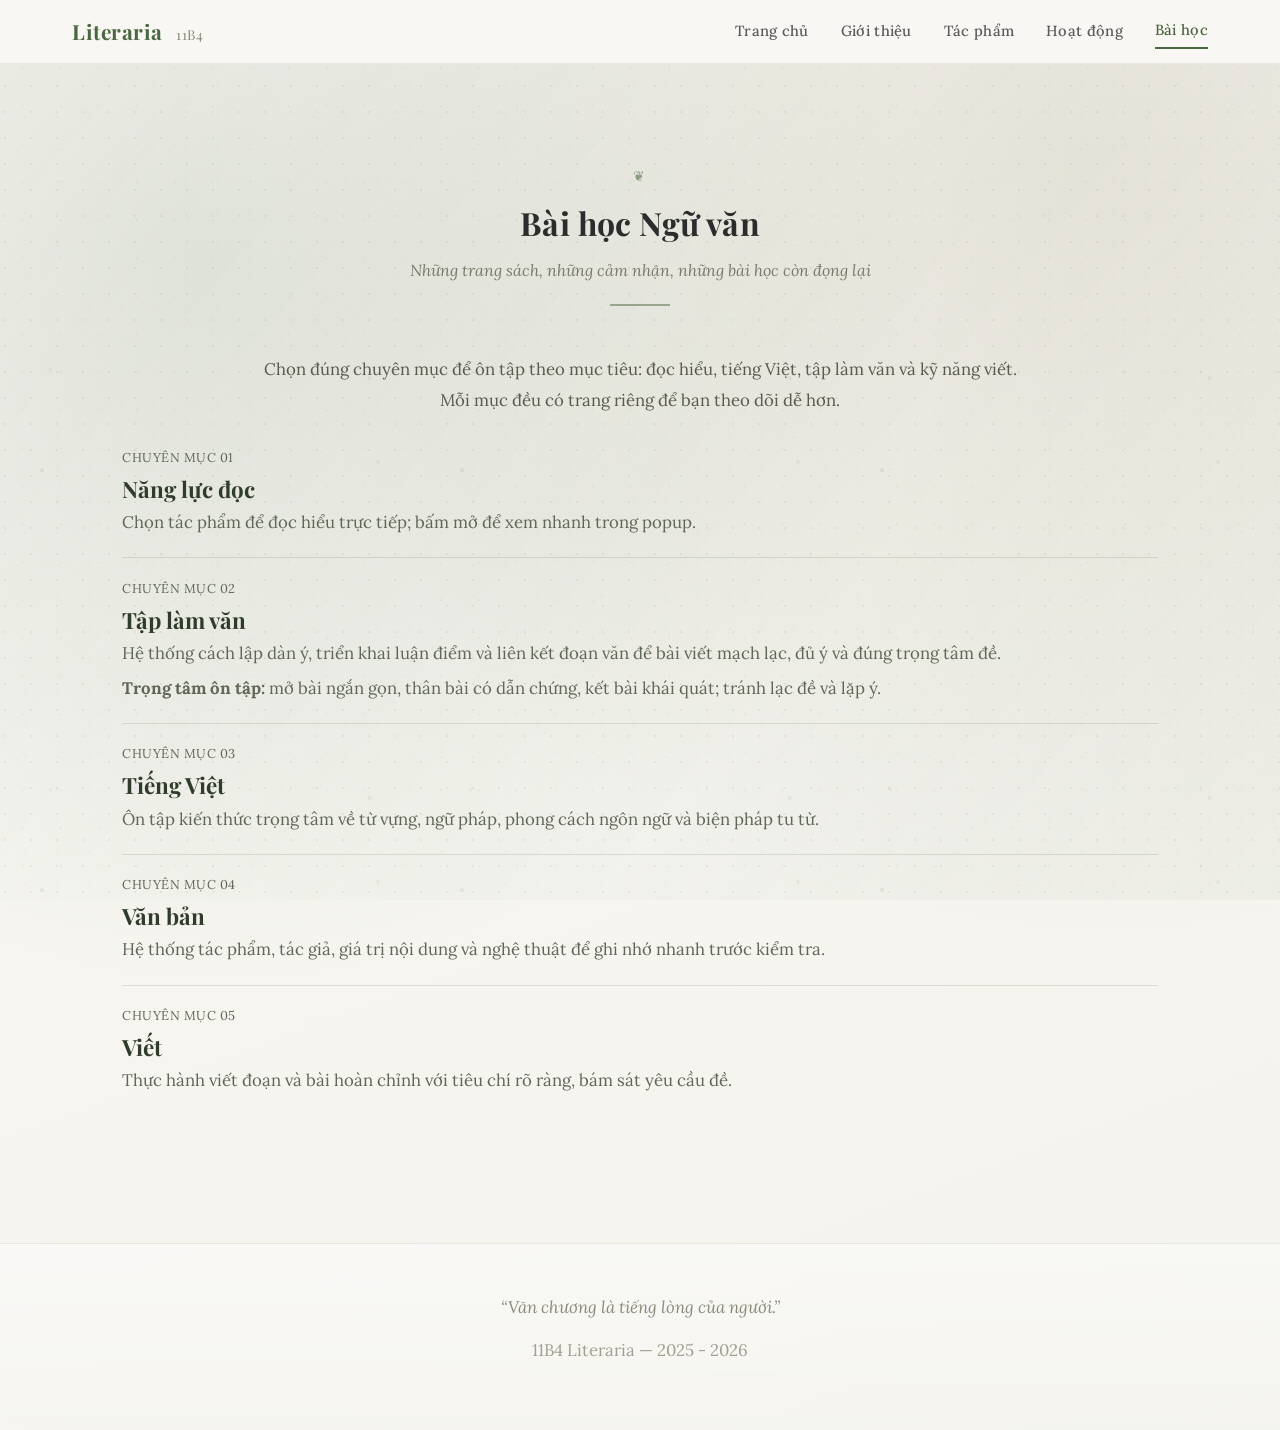
==== commit eb0817c5: "aoiuhsiuhdaisdhg" ====
--- a/lessons/index.html
+++ b/lessons/index.html
@@ -6,10 +6,39 @@
   <title>Bài học — 11B4 Literaria</title>
   <link rel="preconnect" href="https://fonts.googleapis.com">
   <link href="https://fonts.googleapis.com/css2?family=Lora:ital,wght@0,400;0,500;0,600;0,700;1,400;1,500&family=Playfair+Display:ital,wght@0,400;0,500;0,600;0,700;1,400;1,500&display=swap" rel="stylesheet">
-  <link rel="stylesheet" href="../style.css">
+  <link rel="stylesheet" href="../style.css?v=20260302-1">
   <style>
     body { opacity: 0; transition: opacity 0.6s ease; }
     body.page-loaded { opacity: 1; }
+
+    .lessons-heading-list {
+      display: grid;
+      gap: 1.2rem;
+      margin-top: 1.1rem;
+    }
+
+    .lessons-heading-item {
+      display: block;
+      text-decoration: none;
+      color: inherit;
+      padding-bottom: 0.9rem;
+      border-bottom: 1px solid rgba(74, 103, 65, 0.16);
+    }
+
+    .lessons-heading-item:last-child {
+      border-bottom: none;
+    }
+
+    .lessons-heading-item h3 {
+      margin-bottom: 0.25rem;
+      color: #2f3c2b;
+    }
+
+    .lessons-heading-item p {
+      margin-bottom: 0.4rem;
+      color: #5f6757;
+      line-height: 1.7;
+    }
   </style>
 </head>
 <body>
@@ -42,40 +71,36 @@
           Mỗi mục đều có trang riêng để bạn theo dõi dễ hơn.
         </p>
 
-        <div class="lesson-category-grid">
-          <a class="lesson-category-card fade-in" href="nang-luc-doc/">
+        <div class="lessons-heading-list">
+          <a class="lessons-heading-item fade-in" href="nang-luc-doc/">
             <p class="lesson-category-tag">Chuyên mục 01</p>
             <h3>Năng lực đọc</h3>
-            <p>Rèn cách đọc hiểu văn bản theo từng bước: nhận biết, phân tích, liên hệ và phản hồi.</p>
-            <span class="lesson-link">Mở chuyên mục</span>
+            <p>Chọn tác phẩm để đọc hiểu trực tiếp; bấm mở để xem nhanh trong popup.</p>
           </a>
 
-          <a class="lesson-category-card fade-in" href="tap-lam-van/">
+          <a class="lessons-heading-item fade-in" href="tap-lam-van/">
             <p class="lesson-category-tag">Chuyên mục 02</p>
             <h3>Tập làm văn</h3>
-            <p>Tổng hợp bố cục, dàn ý và kỹ thuật lập luận cho các dạng bài nghị luận phổ biến.</p>
-            <span class="lesson-link">Mở chuyên mục</span>
+            <p>Hệ thống cách lập dàn ý, triển khai luận điểm và liên kết đoạn văn để bài viết mạch lạc, đủ ý và đúng trọng tâm đề.</p>
+            <p><strong>Trọng tâm ôn tập:</strong> mở bài ngắn gọn, thân bài có dẫn chứng, kết bài khái quát; tránh lạc đề và lặp ý.</p>
           </a>
 
-          <a class="lesson-category-card fade-in" href="tieng-viet/">
+          <a class="lessons-heading-item fade-in" href="tieng-viet/">
             <p class="lesson-category-tag">Chuyên mục 03</p>
             <h3>Tiếng Việt</h3>
             <p>Ôn tập kiến thức trọng tâm về từ vựng, ngữ pháp, phong cách ngôn ngữ và biện pháp tu từ.</p>
-            <span class="lesson-link">Mở chuyên mục</span>
           </a>
 
-          <a class="lesson-category-card fade-in" href="van-ban/">
+          <a class="lessons-heading-item fade-in" href="van-ban/">
             <p class="lesson-category-tag">Chuyên mục 04</p>
             <h3>Văn bản</h3>
             <p>Hệ thống tác phẩm, tác giả, giá trị nội dung và nghệ thuật để ghi nhớ nhanh trước kiểm tra.</p>
-            <span class="lesson-link">Mở chuyên mục</span>
           </a>
 
-          <a class="lesson-category-card fade-in" href="viet/">
+          <a class="lessons-heading-item fade-in" href="viet/">
             <p class="lesson-category-tag">Chuyên mục 05</p>
             <h3>Viết</h3>
             <p>Thực hành viết đoạn và bài hoàn chỉnh với tiêu chí rõ ràng, bám sát yêu cầu đề.</p>
-            <span class="lesson-link">Mở chuyên mục</span>
           </a>
         </div>
       </section>
@@ -87,6 +112,6 @@
     <p>11B4 Literaria &mdash; 2025 - 2026</p>
   </footer>
 
-  <script src="../script.js"></script>
+  <script src="../script.js?v=20260302-1"></script>
 </body>
 </html>
--- a/style.css
+++ b/style.css
@@ -1128,15 +1128,18 @@
 }
 
 .dream-plot-media img,
-.dream-plot-media video {
+.dream-plot-media video,
+.dream-plot-media .dream-thumb {
   width: 100%;
   height: 100%;
   object-fit: cover;
   transition: transform 0.6s ease;
+  display: block;
 }
 
 .dream-plot:hover .dream-plot-media img,
-.dream-plot:hover .dream-plot-media video {
+.dream-plot:hover .dream-plot-media video,
+.dream-plot:hover .dream-plot-media .dream-thumb {
   transform: scale(1.04);
 }
 
@@ -1179,6 +1182,19 @@
   border-top: 9px solid transparent;
   border-bottom: 9px solid transparent;
   margin-left: 3px;
+}
+
+.audio-cover {
+  display: grid;
+  place-items: center;
+  width: 100%;
+  height: 100%;
+  background: linear-gradient(135deg, #4a6741, #20311f);
+  color: #f7f9f4;
+  font-weight: 600;
+  letter-spacing: 0.4px;
+  text-align: center;
+  padding: 0.8rem;
 }
 
 .dream-plot-content {
@@ -1377,6 +1393,25 @@
   max-height: 70vh;
   object-fit: contain;
   background: #1a1a1a;
+}
+
+.modal-content audio {
+  width: 100%;
+}
+
+.audio-player {
+  background: #f4f6f1;
+  border: 1px solid rgba(74, 103, 65, 0.14);
+  border-radius: 12px;
+  padding: 1rem;
+  display: grid;
+  gap: 0.35rem;
+}
+
+.audio-label {
+  font-size: 0.9rem;
+  color: #4a6741;
+  font-weight: 600;
 }
 
 .modal-info {
@@ -1844,6 +1879,7 @@
   background: #f1f3ee;
 }
 
+.pptx-frame-wrap iframe,
 #pptx-modal-frame {
   width: 100%;
   height: min(56vh, 620px);
@@ -2425,6 +2461,7 @@
   }
 
   .pptx-frame-wrap,
+  .pptx-frame-wrap iframe,
   #pptx-modal-frame {
     min-height: 48vh;
     height: 48vh;
@@ -2464,6 +2501,7 @@
   }
 
   .pptx-frame-wrap,
+  .pptx-frame-wrap iframe,
   #pptx-modal-frame {
     min-height: 42vh;
     height: 42vh;
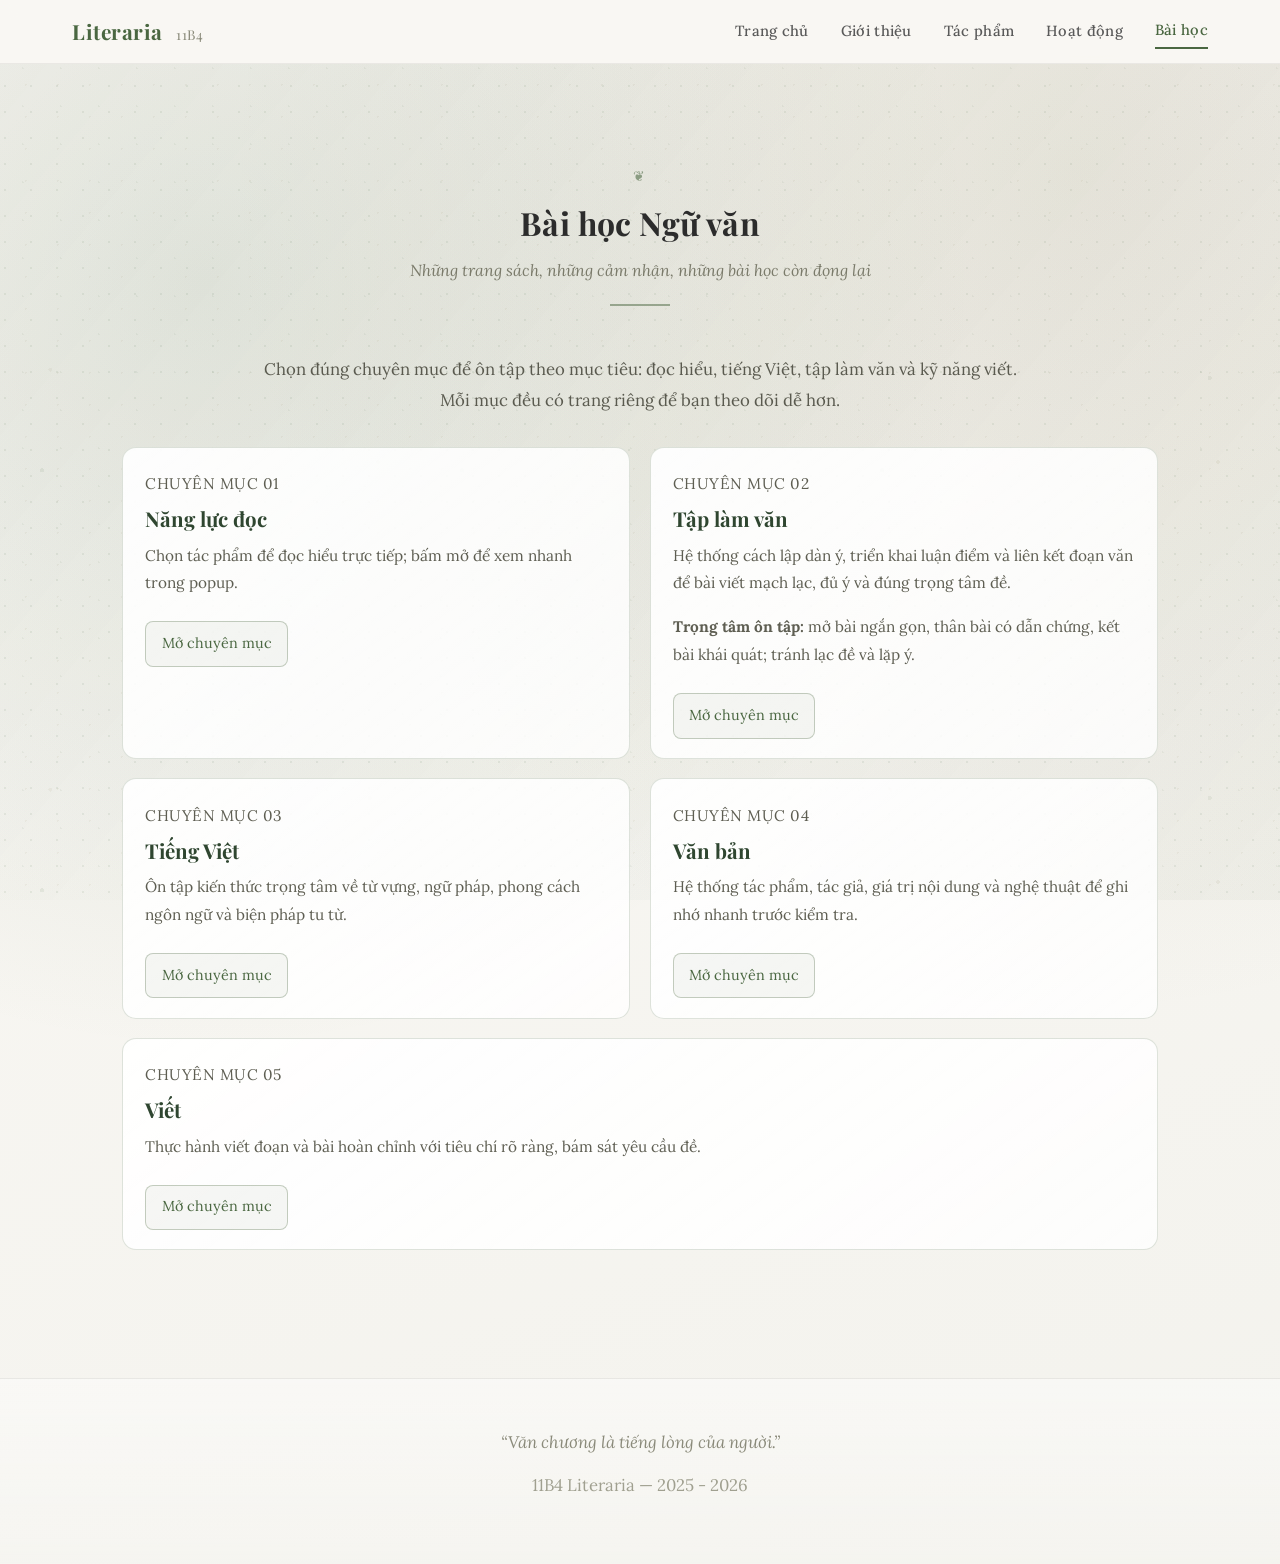
==== commit 3961c78d: "ƠAOUSDHHUSD" ====
--- a/lessons/index.html
+++ b/lessons/index.html
@@ -10,35 +10,6 @@
   <style>
     body { opacity: 0; transition: opacity 0.6s ease; }
     body.page-loaded { opacity: 1; }
-
-    .lessons-heading-list {
-      display: grid;
-      gap: 1.2rem;
-      margin-top: 1.1rem;
-    }
-
-    .lessons-heading-item {
-      display: block;
-      text-decoration: none;
-      color: inherit;
-      padding-bottom: 0.9rem;
-      border-bottom: 1px solid rgba(74, 103, 65, 0.16);
-    }
-
-    .lessons-heading-item:last-child {
-      border-bottom: none;
-    }
-
-    .lessons-heading-item h3 {
-      margin-bottom: 0.25rem;
-      color: #2f3c2b;
-    }
-
-    .lessons-heading-item p {
-      margin-bottom: 0.4rem;
-      color: #5f6757;
-      line-height: 1.7;
-    }
   </style>
 </head>
 <body>
@@ -71,36 +42,41 @@
           Mỗi mục đều có trang riêng để bạn theo dõi dễ hơn.
         </p>
 
-        <div class="lessons-heading-list">
-          <a class="lessons-heading-item fade-in" href="nang-luc-doc/">
+        <div class="lesson-category-grid">
+          <a class="lesson-category-card fade-in" href="nang-luc-doc/">
             <p class="lesson-category-tag">Chuyên mục 01</p>
             <h3>Năng lực đọc</h3>
             <p>Chọn tác phẩm để đọc hiểu trực tiếp; bấm mở để xem nhanh trong popup.</p>
+            <span class="lesson-link">Mở chuyên mục</span>
           </a>
 
-          <a class="lessons-heading-item fade-in" href="tap-lam-van/">
+          <a class="lesson-category-card fade-in" href="tap-lam-van/">
             <p class="lesson-category-tag">Chuyên mục 02</p>
             <h3>Tập làm văn</h3>
             <p>Hệ thống cách lập dàn ý, triển khai luận điểm và liên kết đoạn văn để bài viết mạch lạc, đủ ý và đúng trọng tâm đề.</p>
             <p><strong>Trọng tâm ôn tập:</strong> mở bài ngắn gọn, thân bài có dẫn chứng, kết bài khái quát; tránh lạc đề và lặp ý.</p>
+            <span class="lesson-link">Mở chuyên mục</span>
           </a>
 
-          <a class="lessons-heading-item fade-in" href="tieng-viet/">
+          <a class="lesson-category-card fade-in" href="tieng-viet/">
             <p class="lesson-category-tag">Chuyên mục 03</p>
             <h3>Tiếng Việt</h3>
             <p>Ôn tập kiến thức trọng tâm về từ vựng, ngữ pháp, phong cách ngôn ngữ và biện pháp tu từ.</p>
+            <span class="lesson-link">Mở chuyên mục</span>
           </a>
 
-          <a class="lessons-heading-item fade-in" href="van-ban/">
+          <a class="lesson-category-card fade-in" href="van-ban/">
             <p class="lesson-category-tag">Chuyên mục 04</p>
             <h3>Văn bản</h3>
             <p>Hệ thống tác phẩm, tác giả, giá trị nội dung và nghệ thuật để ghi nhớ nhanh trước kiểm tra.</p>
+            <span class="lesson-link">Mở chuyên mục</span>
           </a>
 
-          <a class="lessons-heading-item fade-in" href="viet/">
+          <a class="lesson-category-card fade-in" href="viet/">
             <p class="lesson-category-tag">Chuyên mục 05</p>
             <h3>Viết</h3>
             <p>Thực hành viết đoạn và bài hoàn chỉnh với tiêu chí rõ ràng, bám sát yêu cầu đề.</p>
+            <span class="lesson-link">Mở chuyên mục</span>
           </a>
         </div>
       </section>
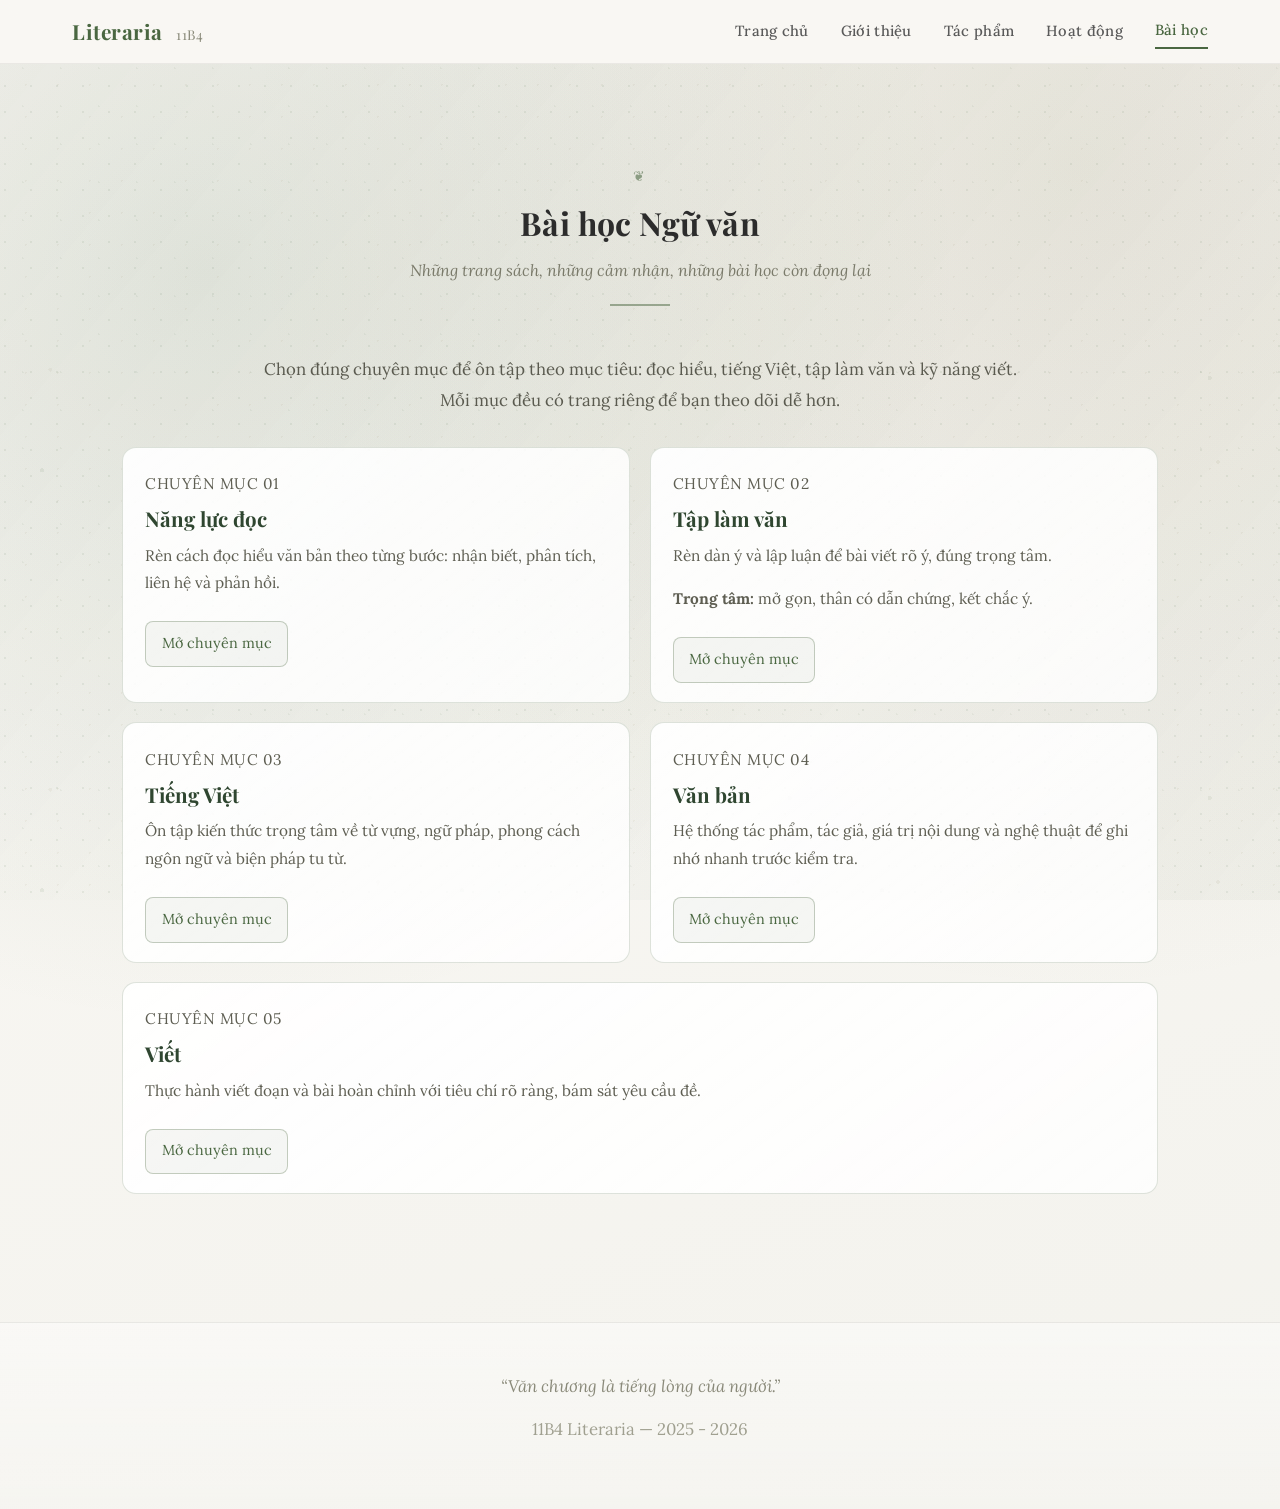
==== commit 1a5cc02a: "aoiushdhaod" ====
--- a/lessons/index.html
+++ b/lessons/index.html
@@ -46,15 +46,15 @@
           <a class="lesson-category-card fade-in" href="nang-luc-doc/">
             <p class="lesson-category-tag">Chuyên mục 01</p>
             <h3>Năng lực đọc</h3>
-            <p>Chọn tác phẩm để đọc hiểu trực tiếp; bấm mở để xem nhanh trong popup.</p>
+            <p>Rèn cách đọc hiểu văn bản theo từng bước: nhận biết, phân tích, liên hệ và phản hồi.</p>
             <span class="lesson-link">Mở chuyên mục</span>
           </a>
 
           <a class="lesson-category-card fade-in" href="tap-lam-van/">
             <p class="lesson-category-tag">Chuyên mục 02</p>
             <h3>Tập làm văn</h3>
-            <p>Hệ thống cách lập dàn ý, triển khai luận điểm và liên kết đoạn văn để bài viết mạch lạc, đủ ý và đúng trọng tâm đề.</p>
-            <p><strong>Trọng tâm ôn tập:</strong> mở bài ngắn gọn, thân bài có dẫn chứng, kết bài khái quát; tránh lạc đề và lặp ý.</p>
+            <p>Rèn dàn ý và lập luận để bài viết rõ ý, đúng trọng tâm.</p>
+            <p><strong>Trọng tâm:</strong> mở gọn, thân có dẫn chứng, kết chắc ý.</p>
             <span class="lesson-link">Mở chuyên mục</span>
           </a>
 
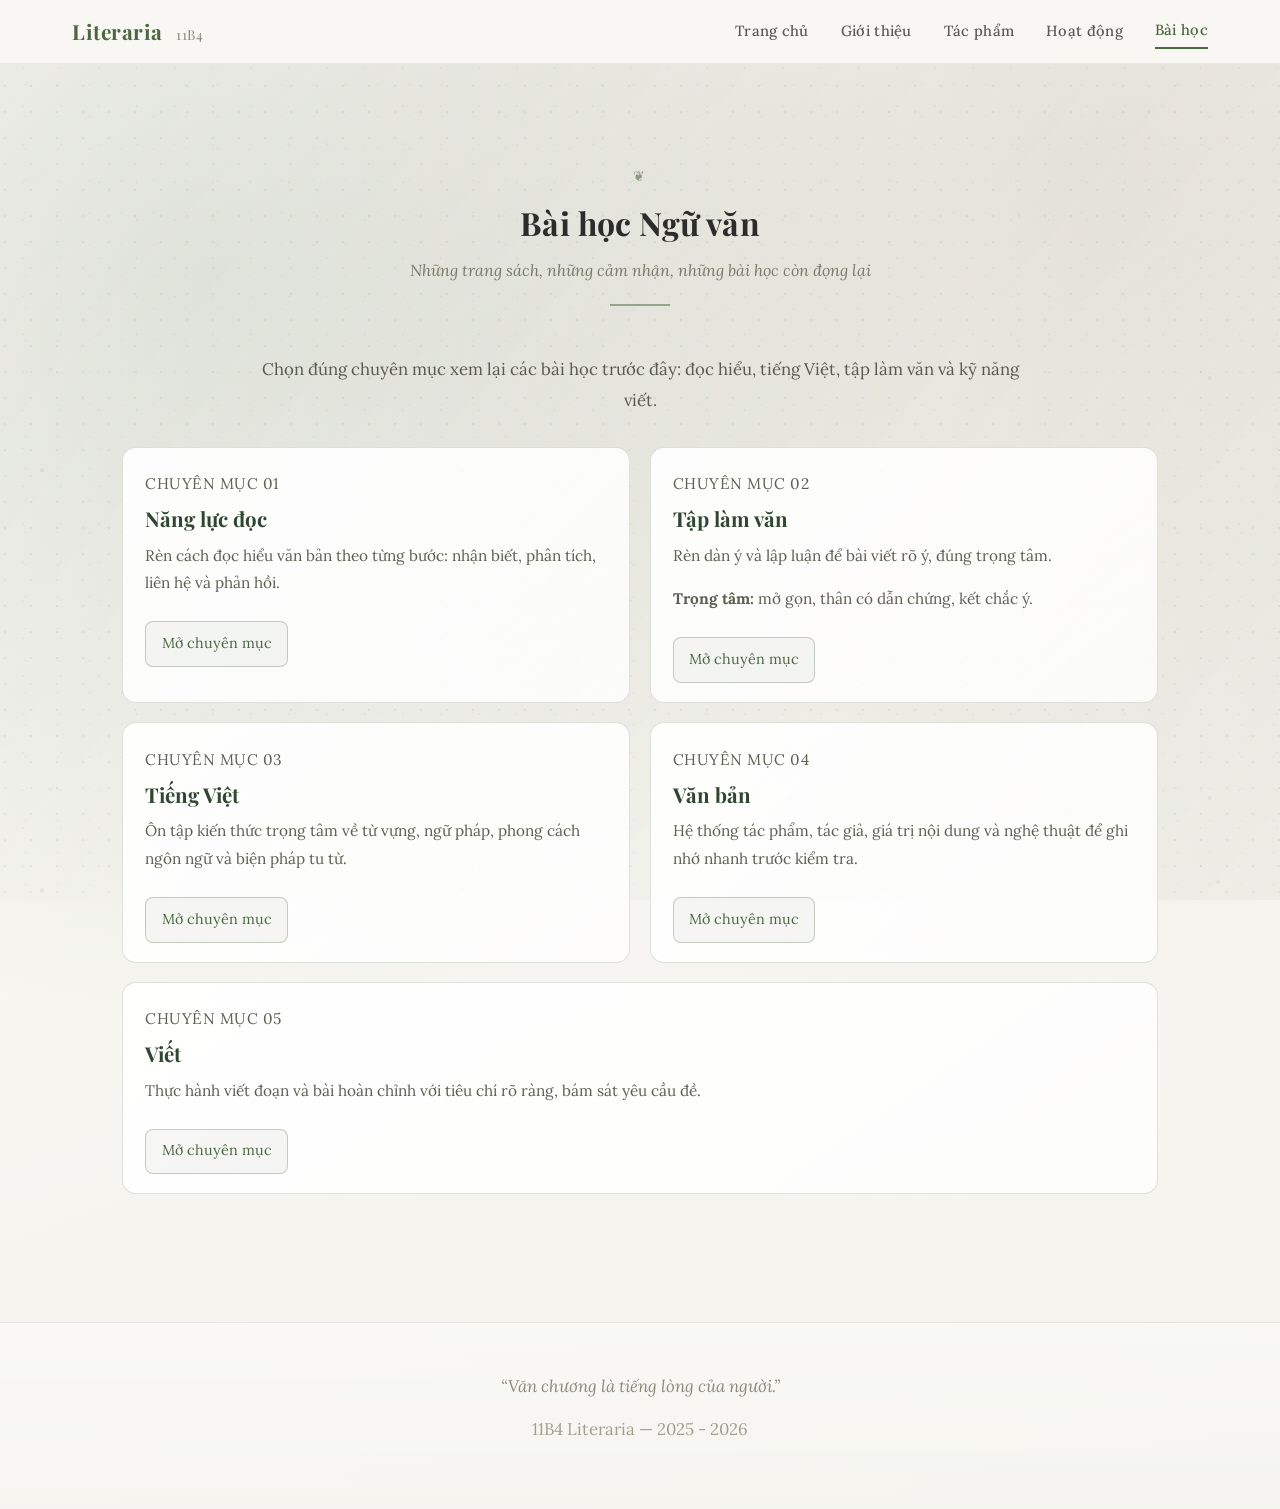
==== commit cfbce397: "aodhoasd" ====
--- a/lessons/index.html
+++ b/lessons/index.html
@@ -38,8 +38,7 @@
         </div>
 
         <p class="lessons-intro fade-in">
-          Chọn đúng chuyên mục để ôn tập theo mục tiêu: đọc hiểu, tiếng Việt, tập làm văn và kỹ năng viết.
-          Mỗi mục đều có trang riêng để bạn theo dõi dễ hơn.
+          Chọn đúng chuyên mục xem lại các bài học trước đây: đọc hiểu, tiếng Việt, tập làm văn và kỹ năng viết.
         </p>
 
         <div class="lesson-category-grid">
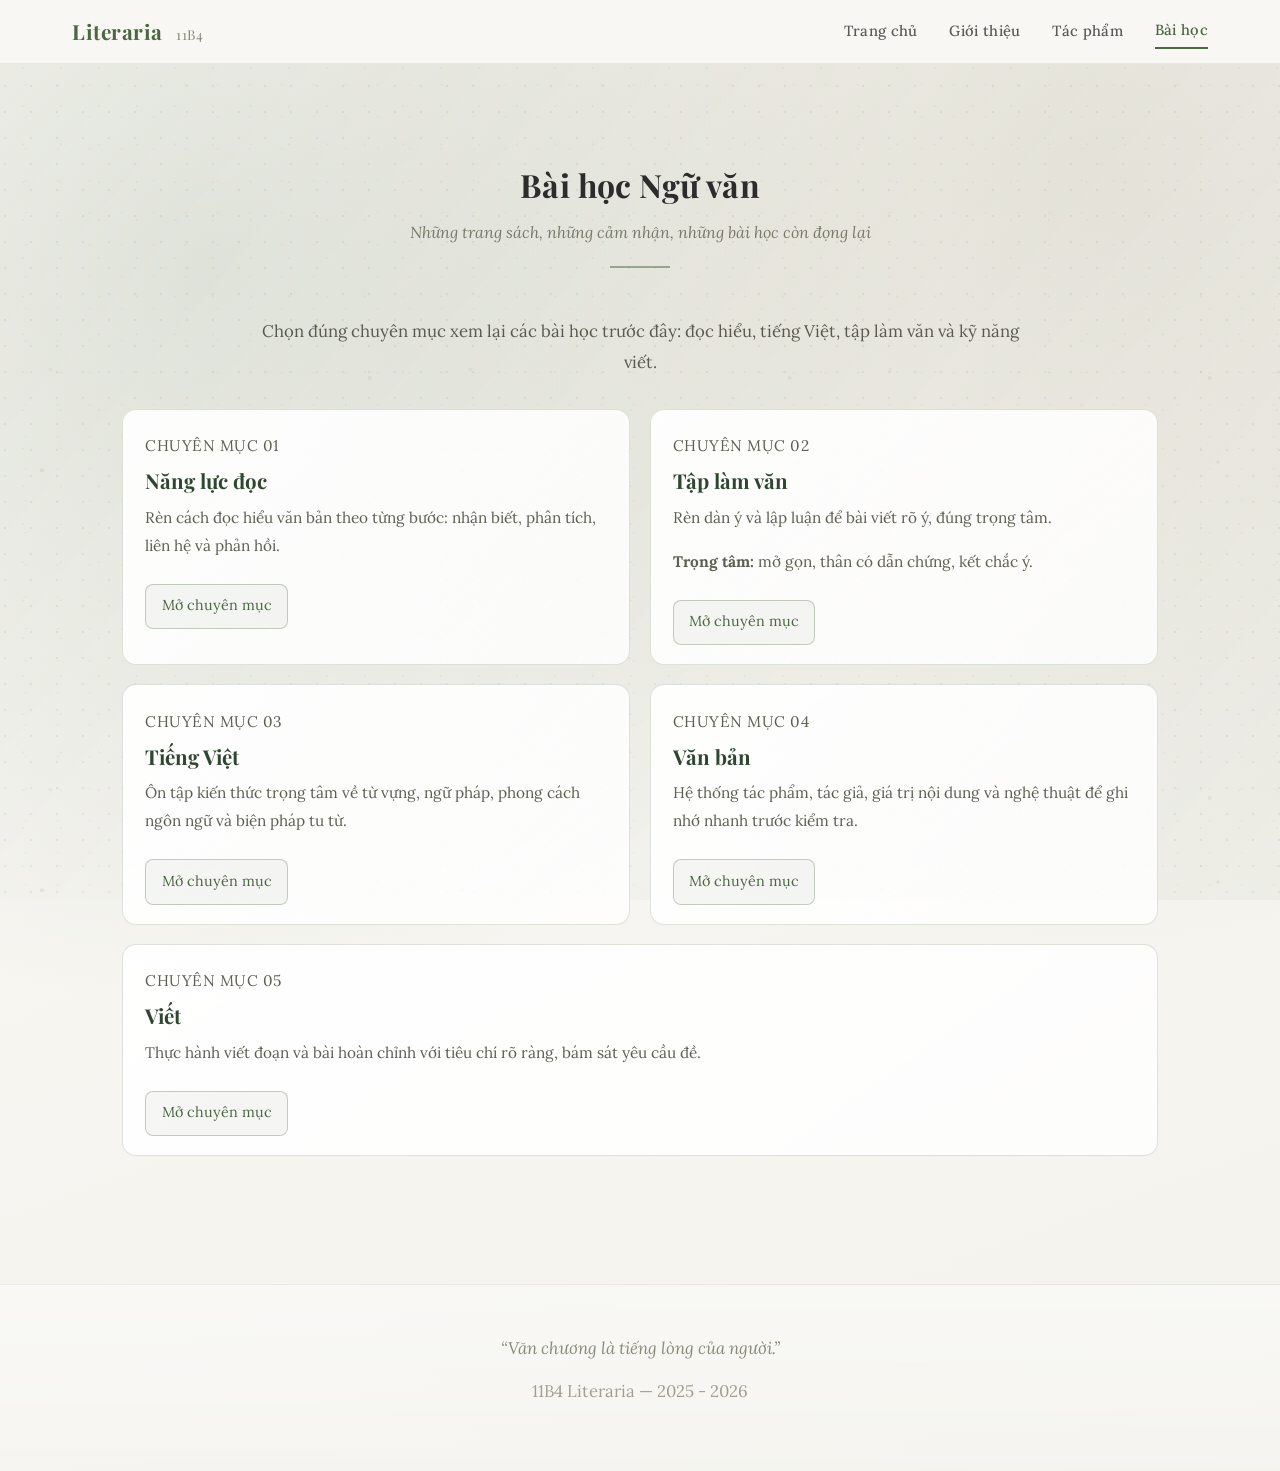
==== commit 5f032115: "aushdiuahsdou" ====
--- a/lessons/index.html
+++ b/lessons/index.html
@@ -23,7 +23,6 @@
         <a href="../index.html">Trang chủ</a>
         <a href="../about.html">Giới thiệu</a>
         <a href="../dreams.html">Tác phẩm</a>
-        <a href="../activities.html">Hoạt động</a>
         <a href="./" class="active">Bài học</a>
       </div>
     </div>
--- a/style.css
+++ b/style.css
@@ -302,13 +302,8 @@
 }
 
 .section-title::before {
-  content: '❦';
-  display: block;
-  font-size: 0.9rem;
-  color: rgba(74, 103, 65, 0.58);
-  margin-bottom: 0.75rem;
-  letter-spacing: 2px;
-  animation: ornamentBreathe 5s ease-in-out infinite;
+  content: '';
+  display: none;
 }
 
 .section-title::after {
@@ -751,7 +746,7 @@
 }
 
 .home-wide {
-  padding: 4.8rem 0;
+  padding: 3.2rem 0;
 }
 
 .home-wide-inner {
@@ -875,7 +870,7 @@
 
 .home-link-rail {
   display: grid;
-  grid-template-columns: repeat(3, minmax(0, 1fr));
+  grid-template-columns: repeat(auto-fit, minmax(240px, 1fr));
   gap: 1.1rem;
 }
 
@@ -972,36 +967,36 @@
 }
 
 /* --- ABOUT PAGE --- */
+.about-page .page-container {
+  max-width: 960px;
+}
+
 .about-intro {
-  text-align: center;
-  max-width: 700px;
-  margin: 0 auto 3rem;
-}
-
-.about-block {
-  display: grid;
-  grid-template-columns: 1fr 1fr;
-  gap: 3rem;
-  align-items: center;
-  margin-bottom: 4rem;
-}
-
+  text-align: left;
+  max-width: 820px;
+  margin: 0 auto 2.2rem;
+}
+
+.about-block,
 .about-block.reverse {
-  direction: rtl;
-}
-
-.about-block.reverse > * {
+  display: block;
+  max-width: 900px;
+  margin: 0 auto 2.4rem;
   direction: ltr;
 }
 
+.about-text {
+  max-width: none;
+}
+
 .about-text h3 {
-  margin-bottom: 1rem;
+  margin-bottom: 0.7rem;
   color: #4a6741;
 }
 
 .about-text p {
-  color: #5a5a5a;
-  line-height: 1.9;
+  color: #525245;
+  line-height: 1.82;
 }
 
 .about-image {
